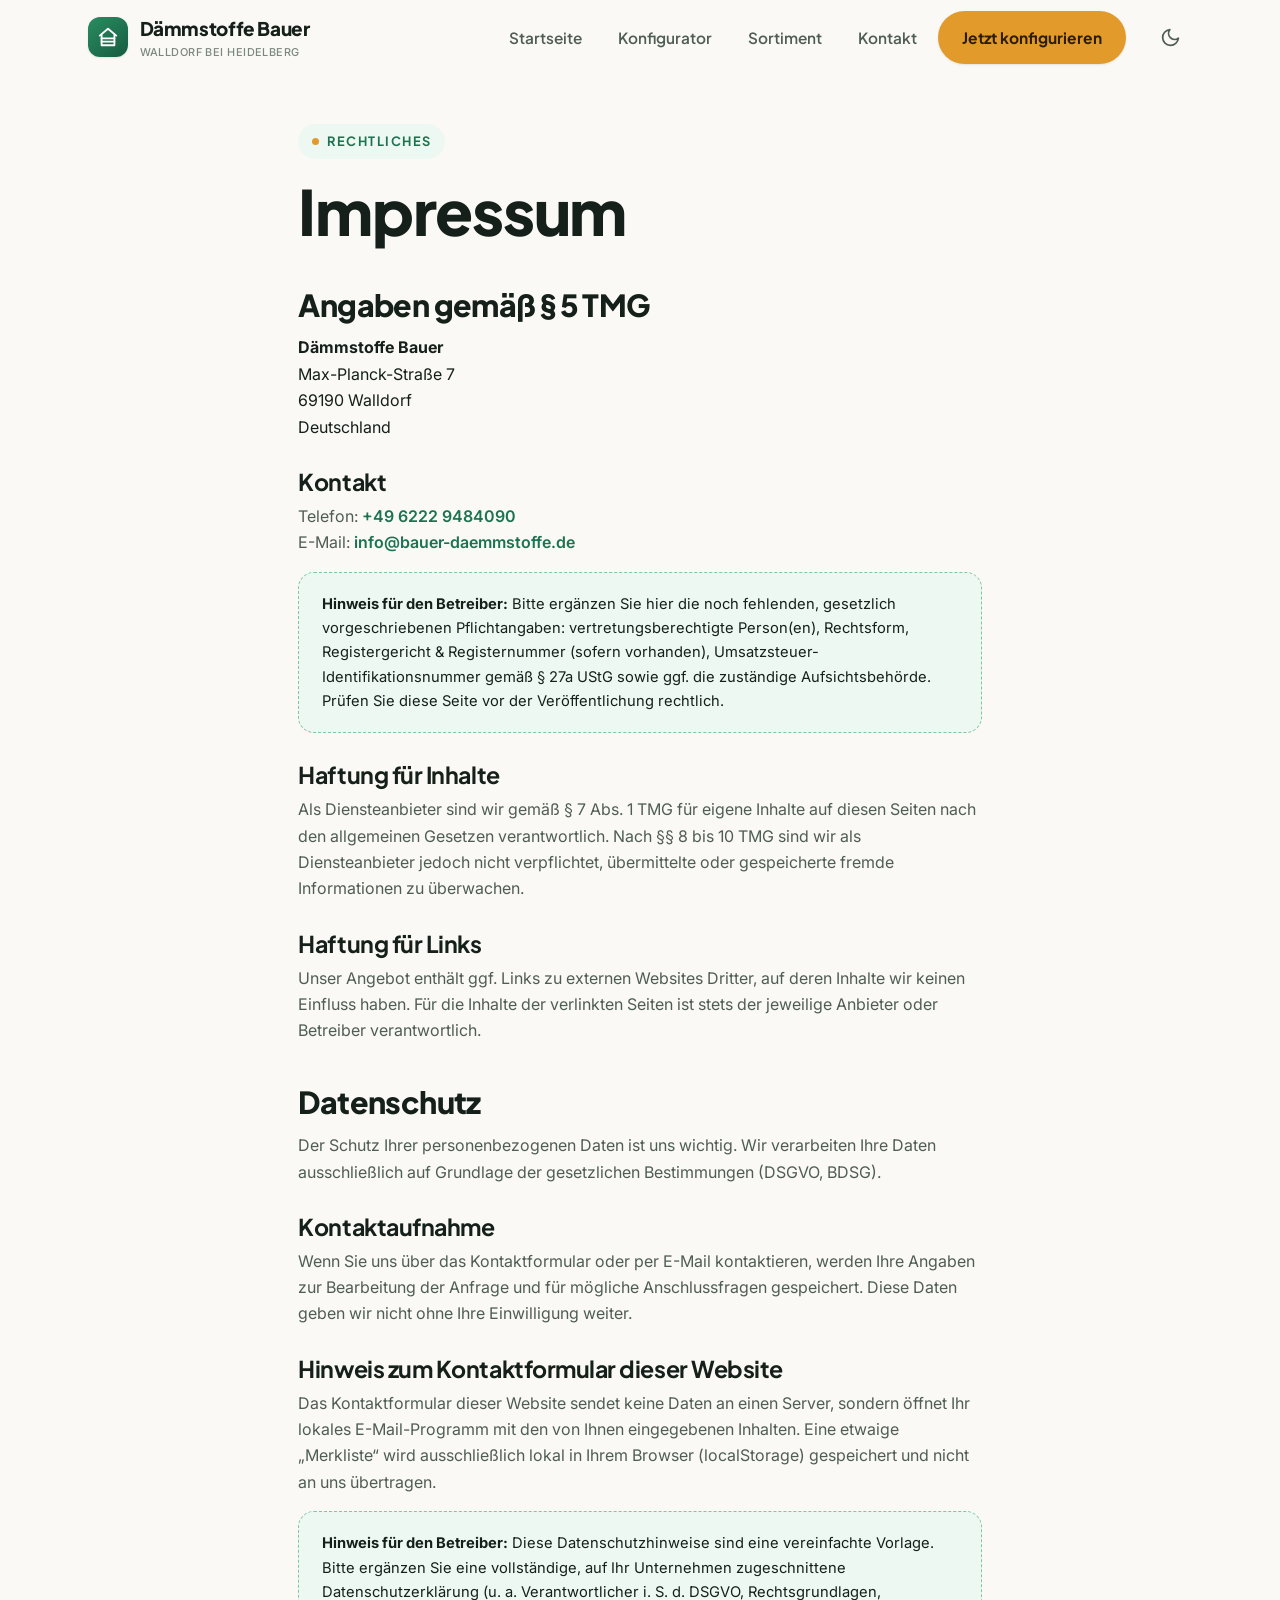
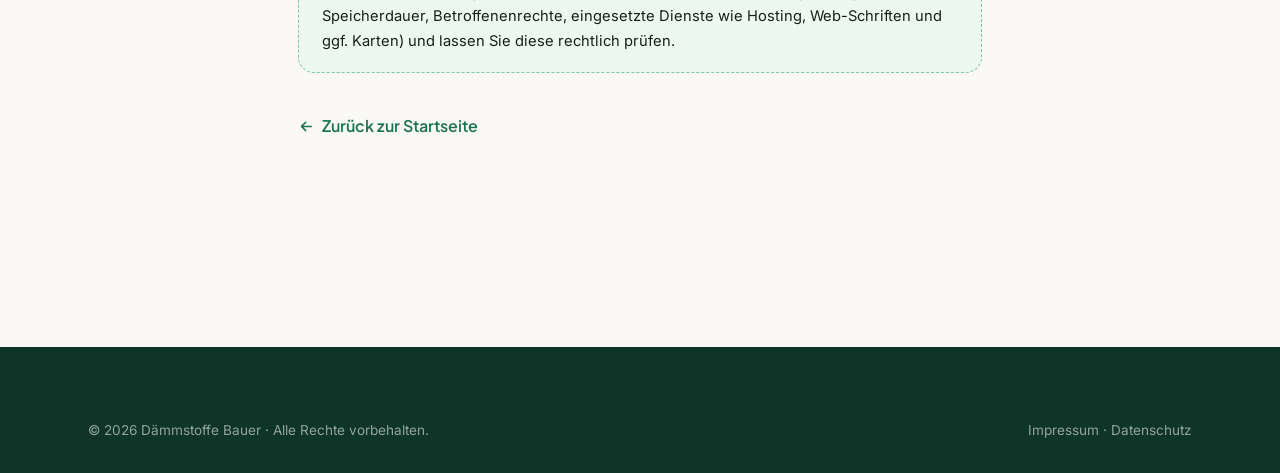
==== impressum.html @ bfd6c5ed "Moderne Neugestaltung der Website Dämmstoffe Bauer - Neues, statisches Frontend (HTML/CSS/Vanilla-JS" ====
<!DOCTYPE html>
<html lang="de">
<head>
  <meta charset="UTF-8" />
  <meta name="viewport" content="width=device-width, initial-scale=1.0" />
  <title>Impressum &amp; Datenschutz · Dämmstoffe Bauer</title>
  <meta name="description" content="Impressum und Datenschutzhinweise von Dämmstoffe Bauer, Walldorf." />
  <meta name="theme-color" content="#1c7350" />
  <meta name="robots" content="noindex" />
  <link rel="icon" href="data:image/svg+xml,%3Csvg xmlns='http://www.w3.org/2000/svg' viewBox='0 0 24 24'%3E%3Crect width='24' height='24' rx='6' fill='%231c7350'/%3E%3Cg fill='none' stroke='white' stroke-width='1.7' stroke-linecap='round' stroke-linejoin='round'%3E%3Cpath d='M5 11l7-5 7 5'/%3E%3Cpath d='M6.5 10v8h11v-8'/%3E%3Cpath d='M6.5 13h11M6.5 15.5h11'/%3E%3C/g%3E%3C/svg%3E" />
  <link rel="preconnect" href="https://fonts.googleapis.com" />
  <link rel="preconnect" href="https://fonts.gstatic.com" crossorigin />
  <link href="https://fonts.googleapis.com/css2?family=Inter:wght@400;500;600;700&family=Plus+Jakarta+Sans:wght@600;700;800&display=swap" rel="stylesheet" />
  <link rel="stylesheet" href="css/style.css" />
  <style>
    .prose { max-width: 760px; }
    .prose h2 { margin-top: 2.6rem; margin-bottom: .8rem; font-size: clamp(1.4rem, 3vw, 1.9rem); }
    .prose h3 { margin-top: 1.8rem; margin-bottom: .5rem; }
    .prose p, .prose address { margin-bottom: 1rem; font-style: normal; }
    .prose a { color: var(--primary); font-weight: 600; }
    .note-box { background: var(--primary-soft); border: 1px dashed var(--green-300); border-radius: var(--radius); padding: 1.2rem 1.4rem; font-size: .92rem; }
  </style>
</head>
<body>
  <div class="scroll-progress" aria-hidden="true"></div>

  <header class="site-header">
    <div class="header-inner">
      <a class="brand" href="index.html" aria-label="Dämmstoffe Bauer – Startseite">
        <span class="brand__mark" aria-hidden="true"><svg viewBox="0 0 24 24" fill="none" stroke="currentColor" stroke-width="2" stroke-linecap="round" stroke-linejoin="round"><path d="M3 10.5 12 3l9 7.5"/><path d="M5 9.5V21h14V9.5"/><path d="M5 13.5h14M5 17h14"/></svg></span>
        <span>Dämmstoffe Bauer<small>Walldorf bei Heidelberg</small></span>
      </a>
      <nav class="nav" id="mainnav" aria-label="Hauptnavigation">
        <ul class="nav__list">
          <li><a class="nav__link" href="index.html">Startseite</a></li>
          <li><a class="nav__link" href="konfigurator.html">Konfigurator</a></li>
          <li><a class="nav__link" href="sortiment.html">Sortiment</a></li>
          <li><a class="nav__link" href="index.html#kontakt">Kontakt</a></li>
          <li><a class="btn btn--accent" href="konfigurator.html">Jetzt konfigurieren</a></li>
        </ul>
      </nav>
      <div class="header-actions">
        <button class="icon-btn" data-theme-toggle aria-label="Farbschema wechseln">
          <svg class="moon" viewBox="0 0 24 24" fill="none" stroke="currentColor" stroke-width="2" stroke-linecap="round" stroke-linejoin="round"><path d="M21 12.8A9 9 0 1 1 11.2 3a7 7 0 0 0 9.8 9.8z"/></svg>
          <svg class="sun" viewBox="0 0 24 24" fill="none" stroke="currentColor" stroke-width="2" stroke-linecap="round" stroke-linejoin="round"><circle cx="12" cy="12" r="4.2"/><path d="M12 2v2.5M12 19.5V22M4.2 4.2l1.8 1.8M18 18l1.8 1.8M2 12h2.5M19.5 12H22M4.2 19.8 6 18M18 6l1.8-1.8"/></svg>
        </button>
        <button class="nav-toggle" aria-label="Menü öffnen" aria-expanded="false" aria-controls="mainnav"><span></span><span></span><span></span></button>
      </div>
    </div>
  </header>

  <main>
    <section class="section" style="padding-top:calc(var(--header-h) + 3rem)">
      <div class="container prose">
        <span class="eyebrow">Rechtliches</span>
        <h1 id="impressum">Impressum</h1>

        <h2>Angaben gemäß § 5 TMG</h2>
        <address>
          <strong>Dämmstoffe Bauer</strong><br />
          Max-Planck-Straße 7<br />
          69190 Walldorf<br />
          Deutschland
        </address>

        <h3>Kontakt</h3>
        <p>
          Telefon: <a href="tel:+4962229484090">+49 6222 9484090</a><br />
          E-Mail: <a href="mailto:info@bauer-daemmstoffe.de">info@bauer-daemmstoffe.de</a>
        </p>

        <div class="note-box">
          <strong>Hinweis für den Betreiber:</strong> Bitte ergänzen Sie hier die noch fehlenden, gesetzlich vorgeschriebenen Pflichtangaben:
          vertretungsberechtigte Person(en), Rechtsform, Registergericht &amp; Registernummer (sofern vorhanden), Umsatzsteuer-Identifikationsnummer
          gemäß § 27a UStG sowie ggf. die zuständige Aufsichtsbehörde. Prüfen Sie diese Seite vor der Veröffentlichung rechtlich.
        </div>

        <h3>Haftung für Inhalte</h3>
        <p>Als Diensteanbieter sind wir gemäß § 7 Abs. 1 TMG für eigene Inhalte auf diesen Seiten nach den allgemeinen Gesetzen verantwortlich. Nach §§ 8 bis 10 TMG sind wir als Diensteanbieter jedoch nicht verpflichtet, übermittelte oder gespeicherte fremde Informationen zu überwachen.</p>

        <h3>Haftung für Links</h3>
        <p>Unser Angebot enthält ggf. Links zu externen Websites Dritter, auf deren Inhalte wir keinen Einfluss haben. Für die Inhalte der verlinkten Seiten ist stets der jeweilige Anbieter oder Betreiber verantwortlich.</p>

        <h2 id="datenschutz">Datenschutz</h2>
        <p>Der Schutz Ihrer personenbezogenen Daten ist uns wichtig. Wir verarbeiten Ihre Daten ausschließlich auf Grundlage der gesetzlichen Bestimmungen (DSGVO, BDSG).</p>

        <h3>Kontaktaufnahme</h3>
        <p>Wenn Sie uns über das Kontaktformular oder per E-Mail kontaktieren, werden Ihre Angaben zur Bearbeitung der Anfrage und für mögliche Anschlussfragen gespeichert. Diese Daten geben wir nicht ohne Ihre Einwilligung weiter.</p>

        <h3>Hinweis zum Kontaktformular dieser Website</h3>
        <p>Das Kontaktformular dieser Website sendet keine Daten an einen Server, sondern öffnet Ihr lokales E-Mail-Programm mit den von Ihnen eingegebenen Inhalten. Eine etwaige „Merkliste“ wird ausschließlich lokal in Ihrem Browser (localStorage) gespeichert und nicht an uns übertragen.</p>

        <div class="note-box">
          <strong>Hinweis für den Betreiber:</strong> Diese Datenschutzhinweise sind eine vereinfachte Vorlage. Bitte ergänzen Sie eine vollständige, auf Ihr Unternehmen
          zugeschnittene Datenschutzerklärung (u.&nbsp;a. Verantwortlicher i.&nbsp;S.&nbsp;d. DSGVO, Rechtsgrundlagen, Speicherdauer, Betroffenenrechte,
          eingesetzte Dienste wie Hosting, Web-Schriften und ggf. Karten) und lassen Sie diese rechtlich prüfen.
        </div>

        <p style="margin-top:2.5rem"><a class="link-arrow" href="index.html"><svg viewBox="0 0 24 24" fill="none" stroke="currentColor" stroke-width="2.2" stroke-linecap="round" stroke-linejoin="round" style="transform:rotate(180deg)"><path d="M5 12h14M13 6l6 6-6 6"/></svg> Zurück zur Startseite</a></p>
      </div>
    </section>
  </main>

  <footer class="site-footer">
    <div class="container">
      <div class="footer-bottom" style="border-top:0;padding-top:0">
        <span>© <span data-year>2025</span> Dämmstoffe Bauer · Alle Rechte vorbehalten.</span>
        <span><a href="impressum.html">Impressum</a> · <a href="impressum.html#datenschutz">Datenschutz</a></span>
      </div>
    </div>
  </footer>

  <script src="js/main.js" defer></script>
</body>
</html>
---- css/style.css ----
/* =================================================================
   Dämmstoffe Bauer — Design System & Styles
   Warm eco palette · fluid motion · clear structure
   ================================================================= */

/* ---------- Design tokens ---------- */
:root {
  /* Brand — eco green */
  --green-50:  #eef8f2;
  --green-100: #d8efe2;
  --green-200: #b2dfc6;
  --green-300: #7fc7a3;
  --green-400: #4caa7e;
  --green-500: #2a8d61;
  --green-600: #1c7350;
  --green-700: #165c41;
  --green-800: #134a36;
  --green-900: #0e3527;

  /* Accent — warm amber (energy / warmth) */
  --amber-300: #f4cd7e;
  --amber-400: #eeb44e;
  --amber-500: #e29a2b;
  --amber-600: #c47e1a;

  /* Semantic */
  --primary: var(--green-600);
  --primary-strong: var(--green-700);
  --primary-soft: var(--green-50);
  --accent: var(--amber-500);
  --accent-strong: var(--amber-600);

  /* Neutrals (light theme) */
  --paper: #faf9f6;
  --surface: #ffffff;
  --surface-2: #f4f2ec;
  --ink: #15201a;
  --ink-soft: #4f5d55;
  --ink-faint: #7b8880;
  --border: #e7e3da;
  --border-strong: #d6d1c5;

  /* Effects */
  --shadow-sm: 0 1px 2px rgba(20, 40, 30, .06), 0 1px 3px rgba(20, 40, 30, .05);
  --shadow-md: 0 6px 16px rgba(20, 45, 33, .08), 0 2px 6px rgba(20, 45, 33, .05);
  --shadow-lg: 0 18px 40px rgba(16, 53, 39, .14), 0 6px 14px rgba(16, 53, 39, .08);
  --shadow-glow: 0 10px 30px rgba(28, 115, 80, .25);

  --radius-sm: 10px;
  --radius: 16px;
  --radius-lg: 24px;
  --radius-xl: 32px;
  --radius-pill: 999px;

  --container: 1180px;
  --gutter: clamp(1.1rem, 4vw, 2.4rem);

  --ease: cubic-bezier(.22, .61, .36, 1);
  --ease-out: cubic-bezier(.16, 1, .3, 1);

  --font-display: "Plus Jakarta Sans", "Segoe UI", system-ui, sans-serif;
  --font-body: "Inter", "Segoe UI", system-ui, sans-serif;

  --header-h: 76px;
}

/* Dark theme */
[data-theme="dark"] {
  --primary: var(--green-400);
  --primary-strong: var(--green-300);
  --primary-soft: rgba(76, 170, 126, .12);
  --accent: var(--amber-400);
  --accent-strong: var(--amber-300);

  --paper: #0d1411;
  --surface: #14201a;
  --surface-2: #1a2a22;
  --ink: #e7efe9;
  --ink-soft: #a9b8b0;
  --ink-faint: #7f8f86;
  --border: #243029;
  --border-strong: #2f3e35;

  --shadow-sm: 0 1px 2px rgba(0, 0, 0, .4);
  --shadow-md: 0 6px 18px rgba(0, 0, 0, .45);
  --shadow-lg: 0 20px 44px rgba(0, 0, 0, .55);
  --shadow-glow: 0 10px 32px rgba(42, 141, 97, .3);
}

/* ---------- Reset & base ---------- */
*, *::before, *::after { box-sizing: border-box; }

* { margin: 0; }

html {
  scroll-behavior: smooth;
  scroll-padding-top: calc(var(--header-h) + 14px);
  -webkit-text-size-adjust: 100%;
}

body {
  font-family: var(--font-body);
  background: var(--paper);
  color: var(--ink);
  line-height: 1.65;
  font-size: 1rem;
  -webkit-font-smoothing: antialiased;
  text-rendering: optimizeLegibility;
  overflow-x: hidden;
  transition: background-color .45s var(--ease), color .45s var(--ease);
}

img, svg { display: block; max-width: 100%; }

a { color: inherit; text-decoration: none; }

button { font: inherit; cursor: pointer; border: none; background: none; color: inherit; }

input, textarea, select { font: inherit; color: inherit; }

ul { list-style: none; padding: 0; }

:focus-visible {
  outline: 3px solid var(--accent);
  outline-offset: 2px;
  border-radius: 4px;
}

::selection { background: var(--green-200); color: var(--green-900); }

/* ---------- Typography ---------- */
h1, h2, h3, h4 {
  font-family: var(--font-display);
  line-height: 1.12;
  font-weight: 800;
  letter-spacing: -.02em;
  color: var(--ink);
}

h1 { font-size: clamp(2.3rem, 5.4vw, 3.9rem); }
h2 { font-size: clamp(1.8rem, 3.8vw, 2.7rem); }
h3 { font-size: clamp(1.2rem, 2vw, 1.45rem); font-weight: 700; }

p { color: var(--ink-soft); }

.lead { font-size: clamp(1.05rem, 1.6vw, 1.22rem); color: var(--ink-soft); }

.gradient-text {
  background: linear-gradient(100deg, var(--green-500), var(--green-700) 55%, var(--accent));
  -webkit-background-clip: text;
  background-clip: text;
  color: transparent;
}

/* ---------- Layout ---------- */
.container {
  width: 100%;
  max-width: var(--container);
  margin-inline: auto;
  padding-inline: var(--gutter);
}

.section { padding-block: clamp(4rem, 9vw, 7rem); }

.section-head {
  max-width: 680px;
  margin-bottom: clamp(2rem, 4vw, 3.2rem);
}
.section-head.center { margin-inline: auto; text-align: center; }

.eyebrow {
  display: inline-flex;
  align-items: center;
  gap: .5rem;
  font-family: var(--font-display);
  font-weight: 700;
  font-size: .8rem;
  letter-spacing: .12em;
  text-transform: uppercase;
  color: var(--primary);
  background: var(--primary-soft);
  padding: .42rem .85rem;
  border-radius: var(--radius-pill);
  margin-bottom: 1.1rem;
}
.eyebrow::before {
  content: "";
  width: 7px; height: 7px;
  border-radius: 50%;
  background: var(--accent);
}

.section-head p { margin-top: 1rem; }

/* ---------- Buttons ---------- */
.btn {
  --bg: var(--primary);
  --fg: #fff;
  display: inline-flex;
  align-items: center;
  justify-content: center;
  gap: .55rem;
  padding: .85rem 1.5rem;
  border-radius: var(--radius-pill);
  font-family: var(--font-display);
  font-weight: 700;
  font-size: .97rem;
  background: var(--bg);
  color: var(--fg);
  position: relative;
  isolation: isolate;
  transition: transform .3s var(--ease-out), box-shadow .3s var(--ease), background-color .3s var(--ease);
  box-shadow: var(--shadow-sm);
  white-space: nowrap;
}
.btn svg { width: 1.15em; height: 1.15em; }
.btn:hover { transform: translateY(-2px); box-shadow: var(--shadow-glow); }
.btn:active { transform: translateY(0); }

.btn--accent { --bg: var(--accent); --fg: #2a1c05; }
.btn--accent:hover { box-shadow: 0 10px 28px rgba(226, 154, 43, .4); }

.btn--ghost {
  --bg: transparent;
  --fg: var(--ink);
  border: 1.5px solid var(--border-strong);
  box-shadow: none;
}
.btn--ghost:hover { border-color: var(--primary); color: var(--primary); box-shadow: var(--shadow-md); }

.btn--light {
  --bg: rgba(255, 255, 255, .14);
  --fg: #fff;
  border: 1.5px solid rgba(255, 255, 255, .35);
  backdrop-filter: blur(6px);
  box-shadow: none;
}
.btn--light:hover { --bg: rgba(255, 255, 255, .24); box-shadow: 0 10px 24px rgba(0,0,0,.18); }

.btn--lg { padding: 1.02rem 1.9rem; font-size: 1.05rem; }
.btn--block { width: 100%; }

.link-arrow {
  display: inline-flex;
  align-items: center;
  gap: .4rem;
  font-family: var(--font-display);
  font-weight: 700;
  color: var(--primary);
}
.link-arrow svg { transition: transform .3s var(--ease-out); width: 1.05em; }
.link-arrow:hover svg { transform: translateX(4px); }

/* ---------- Header ---------- */
.site-header {
  position: fixed;
  inset: 0 0 auto 0;
  z-index: 100;
  height: var(--header-h);
  display: flex;
  align-items: center;
  transition: background-color .4s var(--ease), box-shadow .4s var(--ease), backdrop-filter .4s var(--ease), border-color .4s var(--ease);
  border-bottom: 1px solid transparent;
}
.site-header.scrolled {
  background: color-mix(in srgb, var(--paper) 80%, transparent);
  backdrop-filter: blur(16px) saturate(1.4);
  -webkit-backdrop-filter: blur(16px) saturate(1.4);
  box-shadow: var(--shadow-sm);
  border-bottom-color: var(--border);
}
.header-inner {
  width: 100%;
  max-width: var(--container);
  margin-inline: auto;
  padding-inline: var(--gutter);
  display: flex;
  align-items: center;
  gap: 1.5rem;
}

.brand {
  display: inline-flex;
  align-items: center;
  gap: .7rem;
  font-family: var(--font-display);
  font-weight: 800;
  font-size: 1.18rem;
  letter-spacing: -.02em;
  color: var(--ink);
}
.brand__mark {
  width: 40px; height: 40px;
  display: grid;
  place-items: center;
  border-radius: 12px;
  background: linear-gradient(140deg, var(--green-500), var(--green-700));
  color: #fff;
  box-shadow: var(--shadow-sm);
  flex: none;
  transition: transform .4s var(--ease-out);
}
.brand:hover .brand__mark { transform: rotate(-8deg) scale(1.05); }
.brand__mark svg { width: 22px; height: 22px; }
.brand small {
  display: block;
  font-family: var(--font-body);
  font-weight: 500;
  font-size: .68rem;
  letter-spacing: .04em;
  color: var(--ink-faint);
  text-transform: uppercase;
}

.nav { margin-left: auto; }
.nav__list { display: flex; align-items: center; gap: .35rem; }
.nav__link {
  position: relative;
  padding: .6rem .95rem;
  border-radius: var(--radius-pill);
  font-family: var(--font-display);
  font-weight: 600;
  font-size: .96rem;
  color: var(--ink-soft);
  transition: color .25s var(--ease), background-color .25s var(--ease);
}
.nav__link:hover { color: var(--ink); background: var(--surface-2); }
.nav__link.is-active { color: var(--primary); }
.nav__link.is-active::after {
  content: "";
  position: absolute;
  left: 50%; bottom: .28rem;
  transform: translateX(-50%);
  width: 18px; height: 3px;
  border-radius: 3px;
  background: var(--accent);
}

.header-actions { display: flex; align-items: center; gap: .5rem; }

.icon-btn {
  width: 42px; height: 42px;
  display: grid;
  place-items: center;
  border-radius: 50%;
  color: var(--ink-soft);
  position: relative;
  transition: background-color .25s var(--ease), color .25s var(--ease), transform .25s var(--ease);
}
.icon-btn:hover { background: var(--surface-2); color: var(--ink); }
.icon-btn svg { width: 21px; height: 21px; }

/* theme toggle icon swap */
.icon-btn .sun { display: none; }
[data-theme="dark"] .icon-btn .sun { display: block; }
[data-theme="dark"] .icon-btn .moon { display: none; }

/* inquiry badge */
.cart-count {
  position: absolute;
  top: 2px; right: 2px;
  min-width: 18px; height: 18px;
  padding: 0 4px;
  display: grid;
  place-items: center;
  border-radius: var(--radius-pill);
  background: var(--accent);
  color: #2a1c05;
  font-size: .68rem;
  font-weight: 800;
  font-family: var(--font-display);
  transform: scale(0);
  transition: transform .35s var(--ease-out);
}
.cart-count.show { transform: scale(1); }

/* mobile toggle */
.nav-toggle {
  display: none;
  width: 44px; height: 44px;
  border-radius: 12px;
  position: relative;
}
.nav-toggle span {
  position: absolute;
  left: 50%; top: 50%;
  width: 22px; height: 2.2px;
  background: var(--ink);
  border-radius: 2px;
  transform: translate(-50%, -50%);
  transition: transform .35s var(--ease), opacity .25s var(--ease);
}
.nav-toggle span:nth-child(1) { transform: translate(-50%, -8px); }
.nav-toggle span:nth-child(3) { transform: translate(-50%, 8px); }
.nav-toggle[aria-expanded="true"] span:nth-child(1) { transform: translate(-50%, 0) rotate(45deg); }
.nav-toggle[aria-expanded="true"] span:nth-child(2) { opacity: 0; }
.nav-toggle[aria-expanded="true"] span:nth-child(3) { transform: translate(-50%, 0) rotate(-45deg); }

/* ---------- Hero ---------- */
.hero {
  position: relative;
  padding-top: calc(var(--header-h) + clamp(2.5rem, 6vw, 5rem));
  padding-bottom: clamp(3rem, 7vw, 6rem);
  overflow: hidden;
}
.hero__bg {
  position: absolute;
  inset: 0;
  z-index: -1;
  background:
    radial-gradient(60% 55% at 82% 8%, color-mix(in srgb, var(--accent) 22%, transparent), transparent 70%),
    radial-gradient(55% 50% at 10% 6%, color-mix(in srgb, var(--green-300) 32%, transparent), transparent 65%),
    linear-gradient(180deg, var(--primary-soft), transparent 45%);
}
.hero__grid {
  display: grid;
  grid-template-columns: 1.05fr .95fr;
  gap: clamp(2rem, 5vw, 4rem);
  align-items: center;
}
.hero__copy { max-width: 560px; }
.hero h1 { margin-block: 1.1rem; }
.hero .lead { margin-bottom: 2rem; max-width: 33ch; }
.hero__cta { display: flex; flex-wrap: wrap; gap: .9rem; }

.hero__trust {
  margin-top: 2.4rem;
  display: flex;
  flex-wrap: wrap;
  gap: 1.6rem 2.2rem;
  align-items: center;
}
.trust-item {
  display: flex;
  align-items: center;
  gap: .6rem;
  font-size: .9rem;
  color: var(--ink-soft);
  font-weight: 500;
}
.trust-item svg { width: 20px; height: 20px; color: var(--primary); flex: none; }

/* ---------- Interactive house ---------- */
.house-stage {
  position: relative;
  filter: drop-shadow(0 24px 40px rgba(16, 53, 39, .16));
}
.house-svg { width: 100%; height: auto; }

.house-svg { overflow: visible; }
.house-zone { cursor: pointer; transition: opacity .3s var(--ease); }
.house-zone .zone-fill {
  fill: var(--green-200);
  stroke: var(--green-500);
  stroke-width: 2.5;
  stroke-linejoin: round;
  transition: fill .35s var(--ease), opacity .35s var(--ease);
}
[data-theme="dark"] .house-zone .zone-fill { fill: var(--green-700); }
.house-zone:hover .zone-fill,
.house-zone.active .zone-fill { fill: var(--accent); }
.house-zone:focus-visible { outline: none; }
.house-zone:focus-visible .zone-fill { fill: var(--accent); }

.zone-label {
  position: absolute;
  transform: translate(-50%, -50%) scale(.9);
  background: var(--surface);
  color: var(--ink);
  font-family: var(--font-display);
  font-weight: 700;
  font-size: .82rem;
  padding: .35rem .75rem;
  border-radius: var(--radius-pill);
  box-shadow: var(--shadow-md);
  border: 1px solid var(--border);
  pointer-events: none;
  opacity: 0;
  transition: opacity .3s var(--ease), transform .3s var(--ease-out);
  white-space: nowrap;
}
.zone-label.show { opacity: 1; transform: translate(-50%, -50%) scale(1); }
.zone-label::before {
  content: "";
  position: absolute;
  inset: -2px auto auto -2px;
  width: 8px; height: 8px;
  margin: .55rem;
  border-radius: 50%;
  background: var(--accent);
  position: static;
  display: inline-block;
  margin-right: .4rem;
  vertical-align: middle;
}

.house-hint {
  text-align: center;
  margin-top: 1rem;
  font-size: .85rem;
  color: var(--ink-faint);
}

/* ---------- Marquee strip ---------- */
.strip {
  border-block: 1px solid var(--border);
  background: var(--surface);
  overflow: hidden;
}
.strip__track {
  display: flex;
  gap: 3.5rem;
  padding-block: 1.1rem;
  width: max-content;
  animation: marquee 28s linear infinite;
}
.strip:hover .strip__track { animation-play-state: paused; }
.strip__item {
  display: inline-flex;
  align-items: center;
  gap: .6rem;
  font-family: var(--font-display);
  font-weight: 700;
  color: var(--ink-faint);
  font-size: 1rem;
  white-space: nowrap;
}
.strip__item svg { width: 18px; height: 18px; color: var(--primary); }
@keyframes marquee {
  to { transform: translateX(calc(-50% - 1.75rem)); }
}

/* ---------- Feature cards ---------- */
.grid { display: grid; gap: 1.4rem; }
.grid--3 { grid-template-columns: repeat(3, 1fr); }
.grid--4 { grid-template-columns: repeat(4, 1fr); }
.grid--2 { grid-template-columns: repeat(2, 1fr); }

.card {
  background: var(--surface);
  border: 1px solid var(--border);
  border-radius: var(--radius-lg);
  padding: 1.9rem;
  transition: transform .4s var(--ease-out), box-shadow .4s var(--ease), border-color .4s var(--ease);
  position: relative;
  overflow: hidden;
}
.card:hover {
  transform: translateY(-6px);
  box-shadow: var(--shadow-lg);
  border-color: color-mix(in srgb, var(--primary) 35%, var(--border));
}
.card__icon {
  width: 56px; height: 56px;
  display: grid;
  place-items: center;
  border-radius: 16px;
  background: var(--primary-soft);
  color: var(--primary);
  margin-bottom: 1.2rem;
  transition: transform .4s var(--ease-out), background-color .4s var(--ease);
}
.card:hover .card__icon { transform: scale(1.08) rotate(-5deg); }
.card__icon svg { width: 28px; height: 28px; }
.card h3 { margin-bottom: .55rem; }
.card p { font-size: .96rem; }

/* benefit list */
.bullets { display: grid; gap: .9rem; margin-top: 1.6rem; }
.bullets li {
  display: flex;
  gap: .8rem;
  align-items: flex-start;
}
.bullets .check {
  flex: none;
  width: 26px; height: 26px;
  border-radius: 50%;
  display: grid;
  place-items: center;
  background: var(--green-100);
  color: var(--green-700);
  margin-top: 2px;
}
[data-theme="dark"] .bullets .check { background: var(--primary-soft); color: var(--primary); }
.bullets .check svg { width: 15px; height: 15px; }
.bullets strong { color: var(--ink); display: block; font-family: var(--font-display); }
.bullets span { font-size: .95rem; }

/* ---------- Split / why insulation ---------- */
.split {
  display: grid;
  grid-template-columns: 1fr 1fr;
  gap: clamp(2rem, 5vw, 4rem);
  align-items: center;
}
.media-card {
  position: relative;
  border-radius: var(--radius-xl);
  overflow: hidden;
  background: linear-gradient(150deg, var(--green-600), var(--green-800));
  color: #fff;
  padding: clamp(2rem, 4vw, 3rem);
  min-height: 380px;
  display: flex;
  flex-direction: column;
  justify-content: flex-end;
  box-shadow: var(--shadow-lg);
  isolation: isolate;
}
.media-card::before {
  content: "";
  position: absolute;
  inset: 0;
  z-index: -1;
  background:
    radial-gradient(50% 50% at 80% 12%, rgba(238, 180, 78, .35), transparent 60%),
    radial-gradient(60% 60% at 12% 90%, rgba(127, 199, 163, .35), transparent 60%);
}
.media-card .ec-badge {
  position: absolute;
  top: clamp(1.5rem, 3vw, 2.2rem);
  left: clamp(1.5rem, 3vw, 2.2rem);
  display: inline-flex;
  align-items: center;
  gap: .6rem;
  background: rgba(255,255,255,.15);
  border: 1px solid rgba(255,255,255,.3);
  backdrop-filter: blur(6px);
  padding: .5rem .9rem;
  border-radius: var(--radius-pill);
  font-family: var(--font-display);
  font-weight: 700;
  font-size: .85rem;
}
.media-card h3 { color: #fff; font-size: clamp(1.4rem, 2.4vw, 1.9rem); }
.media-card p { color: rgba(255,255,255,.85); margin-top: .6rem; }

/* energy bars */
.energy-bars { display: grid; gap: .55rem; margin-bottom: 1.8rem; }
.energy-bar { display: flex; align-items: center; gap: .8rem; }
.energy-bar .tier {
  font-family: var(--font-display);
  font-weight: 800;
  font-size: .82rem;
  width: 34px;
  color: #2a1c05;
  text-align: center;
  padding: .2rem 0;
  border-radius: 6px;
}
.energy-bar .meter {
  height: 12px;
  border-radius: var(--radius-pill);
  transform-origin: left;
  transform: scaleX(0);
  transition: transform 1.1s var(--ease-out);
}
.is-visible .energy-bar .meter { transform: scaleX(1); }

/* ---------- Stats ---------- */
.stats {
  display: grid;
  grid-template-columns: repeat(4, 1fr);
  gap: 1.4rem;
}
.stat {
  text-align: center;
  padding: 1.6rem 1rem;
  background: var(--surface);
  border: 1px solid var(--border);
  border-radius: var(--radius);
}
.stat__num {
  font-family: var(--font-display);
  font-weight: 800;
  font-size: clamp(2rem, 4vw, 2.7rem);
  line-height: 1;
  color: var(--primary);
  letter-spacing: -.03em;
}
.stat__label { font-size: .9rem; margin-top: .5rem; }

/* ---------- CTA band ---------- */
.cta-band {
  background: linear-gradient(135deg, var(--green-700), var(--green-900));
  border-radius: var(--radius-xl);
  padding: clamp(2.4rem, 5vw, 4rem);
  text-align: center;
  color: #fff;
  position: relative;
  overflow: hidden;
  isolation: isolate;
}
.cta-band::before {
  content: "";
  position: absolute;
  inset: 0;
  z-index: -1;
  background:
    radial-gradient(40% 60% at 85% 20%, rgba(238,180,78,.4), transparent 60%),
    radial-gradient(40% 60% at 10% 100%, rgba(127,199,163,.3), transparent 60%);
}
.cta-band h2 { color: #fff; }
.cta-band p { color: rgba(255,255,255,.85); max-width: 50ch; margin: 1rem auto 2rem; }
.cta-band .hero__cta { justify-content: center; }

/* ---------- Configurator ---------- */
.config-shell {
  background: var(--surface);
  border: 1px solid var(--border);
  border-radius: var(--radius-xl);
  box-shadow: var(--shadow-lg);
  overflow: hidden;
}
.config-progress {
  display: flex;
  border-bottom: 1px solid var(--border);
  background: var(--surface-2);
}
.config-progress li {
  flex: 1;
  display: flex;
  align-items: center;
  gap: .6rem;
  padding: 1rem clamp(.7rem, 2vw, 1.4rem);
  font-family: var(--font-display);
  font-weight: 700;
  font-size: .9rem;
  color: var(--ink-faint);
  position: relative;
  transition: color .3s var(--ease);
}
.config-progress li .dot {
  width: 28px; height: 28px;
  flex: none;
  border-radius: 50%;
  display: grid;
  place-items: center;
  background: var(--surface);
  border: 2px solid var(--border-strong);
  font-size: .85rem;
  transition: all .35s var(--ease);
}
.config-progress li.active { color: var(--primary); }
.config-progress li.active .dot { background: var(--primary); border-color: var(--primary); color: #fff; }
.config-progress li.done { color: var(--ink); }
.config-progress li.done .dot { background: var(--green-100); border-color: var(--green-300); color: var(--green-700); }
.config-progress li:not(:last-child)::after {
  content: "";
  position: absolute;
  right: 0; top: 0; bottom: 0;
  width: 1px;
  background: var(--border);
}
.config-progress .label-text { display: none; }

.config-body { padding: clamp(1.6rem, 4vw, 3rem); }
.config-step { display: none; animation: fadeUp .5s var(--ease-out) both; }
.config-step.active { display: block; }
.config-step h2 { font-size: clamp(1.4rem, 3vw, 1.9rem); }
.config-step > p { margin-top: .6rem; margin-bottom: 2rem; }

.choice-grid {
  display: grid;
  grid-template-columns: repeat(auto-fit, minmax(160px, 1fr));
  gap: 1rem;
}
.choice {
  border: 2px solid var(--border);
  border-radius: var(--radius);
  padding: 1.5rem 1.2rem;
  text-align: left;
  background: var(--surface);
  transition: border-color .3s var(--ease), background-color .3s var(--ease), transform .3s var(--ease-out), box-shadow .3s var(--ease);
  display: flex;
  flex-direction: column;
  gap: .35rem;
}
.choice:hover { transform: translateY(-4px); box-shadow: var(--shadow-md); border-color: var(--border-strong); }
.choice.selected { border-color: var(--primary); background: var(--primary-soft); box-shadow: var(--shadow-md); }
.choice__icon {
  width: 48px; height: 48px;
  border-radius: 14px;
  display: grid;
  place-items: center;
  background: var(--surface-2);
  color: var(--primary);
  margin-bottom: .6rem;
  transition: background-color .3s var(--ease), color .3s var(--ease);
}
.choice.selected .choice__icon { background: var(--primary); color: #fff; }
.choice__icon svg { width: 26px; height: 26px; }
.choice strong { font-family: var(--font-display); font-size: 1.05rem; }
.choice span { font-size: .88rem; color: var(--ink-soft); }
.choice__price { font-size: .82rem !important; color: var(--accent-strong) !important; font-weight: 700; }

.field { margin-bottom: 1.3rem; }
.field label {
  display: block;
  font-family: var(--font-display);
  font-weight: 700;
  font-size: .92rem;
  margin-bottom: .5rem;
}
.field .hint { font-weight: 400; color: var(--ink-faint); font-size: .82rem; }
.input, textarea.input, select.input {
  width: 100%;
  padding: .85rem 1rem;
  border: 1.5px solid var(--border-strong);
  border-radius: var(--radius-sm);
  background: var(--surface);
  transition: border-color .25s var(--ease), box-shadow .25s var(--ease);
}
.input:focus, textarea.input:focus, select.input:focus {
  outline: none;
  border-color: var(--primary);
  box-shadow: 0 0 0 4px var(--primary-soft);
}
.input-unit {
  position: relative;
}
.input-unit input { padding-right: 3rem; }
.input-unit .unit {
  position: absolute;
  right: 1rem; top: 50%;
  transform: translateY(-50%);
  color: var(--ink-faint);
  font-weight: 700;
  pointer-events: none;
}

.range-row { display: flex; align-items: center; gap: 1rem; }
input[type="range"] {
  -webkit-appearance: none;
  appearance: none;
  flex: 1;
  height: 6px;
  border-radius: 3px;
  background: var(--surface-2);
}
input[type="range"]::-webkit-slider-thumb {
  -webkit-appearance: none;
  width: 22px; height: 22px;
  border-radius: 50%;
  background: var(--primary);
  border: 3px solid var(--surface);
  box-shadow: var(--shadow-md);
  cursor: pointer;
}
input[type="range"]::-moz-range-thumb {
  width: 22px; height: 22px;
  border-radius: 50%;
  background: var(--primary);
  border: 3px solid var(--surface);
  cursor: pointer;
}

.config-nav {
  display: flex;
  justify-content: space-between;
  gap: 1rem;
  margin-top: 2.2rem;
  padding-top: 1.6rem;
  border-top: 1px solid var(--border);
}

/* result */
.result-card {
  border: 2px solid var(--green-200);
  background: var(--primary-soft);
  border-radius: var(--radius-lg);
  padding: clamp(1.4rem, 3vw, 2rem);
}
.result-head { display: flex; align-items: center; gap: .8rem; margin-bottom: 1.2rem; }
.result-head .pill {
  background: var(--green-600);
  color: #fff;
  font-family: var(--font-display);
  font-weight: 700;
  font-size: .8rem;
  padding: .3rem .8rem;
  border-radius: var(--radius-pill);
}
.result-grid { display: grid; grid-template-columns: repeat(auto-fit, minmax(150px, 1fr)); gap: 1rem; margin-bottom: 1.4rem; }
.result-item {
  background: var(--surface);
  border: 1px solid var(--border);
  border-radius: var(--radius);
  padding: 1rem 1.2rem;
}
.result-item .k { font-size: .8rem; color: var(--ink-faint); text-transform: uppercase; letter-spacing: .04em; font-weight: 600; }
.result-item .v { font-family: var(--font-display); font-weight: 800; font-size: 1.3rem; color: var(--ink); margin-top: .2rem; }
.result-note {
  font-size: .88rem;
  background: var(--surface);
  border-left: 3px solid var(--accent);
  padding: .9rem 1rem;
  border-radius: 0 var(--radius-sm) var(--radius-sm) 0;
  margin-bottom: 1.4rem;
}

/* ---------- Product catalog ---------- */
.filter-bar {
  display: flex;
  flex-wrap: wrap;
  gap: .6rem;
  margin-bottom: 2.4rem;
}
.chip {
  padding: .55rem 1.1rem;
  border-radius: var(--radius-pill);
  border: 1.5px solid var(--border-strong);
  font-family: var(--font-display);
  font-weight: 600;
  font-size: .9rem;
  color: var(--ink-soft);
  transition: all .25s var(--ease);
}
.chip:hover { border-color: var(--primary); color: var(--primary); }
.chip.active { background: var(--primary); border-color: var(--primary); color: #fff; }

.product-grid { display: grid; grid-template-columns: repeat(3, 1fr); gap: 1.4rem; }
.product {
  background: var(--surface);
  border: 1px solid var(--border);
  border-radius: var(--radius-lg);
  overflow: hidden;
  display: flex;
  flex-direction: column;
  transition: transform .4s var(--ease-out), box-shadow .4s var(--ease), opacity .4s var(--ease);
}
.product:hover { transform: translateY(-6px); box-shadow: var(--shadow-lg); }
.product.hide { display: none; }
.product__visual {
  aspect-ratio: 16 / 10;
  display: grid;
  place-items: center;
  background: linear-gradient(150deg, var(--green-100), var(--surface-2));
  color: var(--green-600);
  position: relative;
}
[data-theme="dark"] .product__visual { background: linear-gradient(150deg, var(--surface-2), var(--surface)); }
.product__visual svg { width: 70px; height: 70px; opacity: .85; transition: transform .5s var(--ease-out); }
.product:hover .product__visual svg { transform: scale(1.1) rotate(-4deg); }
.product__tag {
  position: absolute;
  top: .9rem; left: .9rem;
  background: var(--surface);
  color: var(--primary);
  font-family: var(--font-display);
  font-weight: 700;
  font-size: .75rem;
  padding: .3rem .7rem;
  border-radius: var(--radius-pill);
  box-shadow: var(--shadow-sm);
}
.product__body { padding: 1.4rem; display: flex; flex-direction: column; flex: 1; }
.product__body h3 { font-size: 1.12rem; margin-bottom: .4rem; }
.product__body p { font-size: .9rem; flex: 1; }
.product__foot { display: flex; align-items: center; justify-content: space-between; margin-top: 1.2rem; gap: 1rem; }
.product__price { font-family: var(--font-display); font-weight: 800; color: var(--ink); }
.product__price small { font-weight: 500; color: var(--ink-faint); font-size: .78rem; }

.add-btn {
  display: inline-flex;
  align-items: center;
  gap: .4rem;
  padding: .6rem 1rem;
  border-radius: var(--radius-pill);
  background: var(--primary-soft);
  color: var(--primary);
  font-family: var(--font-display);
  font-weight: 700;
  font-size: .88rem;
  transition: background-color .25s var(--ease), color .25s var(--ease), transform .2s var(--ease-out);
}
.add-btn:hover { background: var(--primary); color: #fff; }
.add-btn.added { background: var(--green-600); color: #fff; }
.add-btn svg { width: 17px; height: 17px; }

/* ---------- Contact ---------- */
.contact-grid {
  display: grid;
  grid-template-columns: .9fr 1.1fr;
  gap: clamp(2rem, 5vw, 3.5rem);
}
.contact-info { display: grid; gap: 1.1rem; align-content: start; }
.info-item {
  display: flex;
  gap: 1rem;
  align-items: flex-start;
  padding: 1.2rem;
  background: var(--surface);
  border: 1px solid var(--border);
  border-radius: var(--radius);
  transition: transform .3s var(--ease-out), box-shadow .3s var(--ease);
}
.info-item:hover { transform: translateX(4px); box-shadow: var(--shadow-md); }
.info-item .info-ic {
  width: 46px; height: 46px;
  flex: none;
  border-radius: 12px;
  display: grid;
  place-items: center;
  background: var(--primary-soft);
  color: var(--primary);
}
.info-item .info-ic svg { width: 22px; height: 22px; }
.info-item .k { font-size: .78rem; text-transform: uppercase; letter-spacing: .05em; color: var(--ink-faint); font-weight: 700; }
.info-item .v { font-family: var(--font-display); font-weight: 700; color: var(--ink); }
.info-item .v:hover { color: var(--primary); }

.form-card {
  background: var(--surface);
  border: 1px solid var(--border);
  border-radius: var(--radius-lg);
  padding: clamp(1.6rem, 4vw, 2.5rem);
  box-shadow: var(--shadow-md);
}
.form-row { display: grid; grid-template-columns: 1fr 1fr; gap: 1.1rem; }
.form-msg {
  margin-top: 1rem;
  padding: .9rem 1.1rem;
  border-radius: var(--radius-sm);
  font-size: .92rem;
  font-weight: 600;
  display: none;
}
.form-msg.show { display: block; animation: fadeUp .4s var(--ease-out); }
.form-msg.ok { background: var(--green-100); color: var(--green-800); }
[data-theme="dark"] .form-msg.ok { background: var(--primary-soft); color: var(--primary); }
.form-msg.err { background: #fde8e4; color: #a3341f; }

.inquiry-summary {
  margin-bottom: 1.3rem;
  padding: 1rem 1.2rem;
  background: var(--primary-soft);
  border: 1px dashed var(--green-300);
  border-radius: var(--radius);
  font-size: .9rem;
}
.inquiry-summary strong { font-family: var(--font-display); color: var(--ink); }
.inquiry-summary ul { margin-top: .5rem; display: grid; gap: .35rem; }
.inquiry-summary li { display: flex; justify-content: space-between; gap: 1rem; color: var(--ink-soft); }
.inquiry-summary li button { color: var(--ink-faint); font-size: 1.1rem; line-height: 1; }
.inquiry-summary li button:hover { color: #a3341f; }

/* ---------- Footer ---------- */
.site-footer {
  background: var(--green-900);
  color: rgba(255,255,255,.78);
  padding-block: clamp(3rem, 6vw, 4.5rem) 2rem;
  margin-top: clamp(3rem, 6vw, 5rem);
}
[data-theme="dark"] .site-footer { background: #0a1310; border-top: 1px solid var(--border); }
.footer-grid {
  display: grid;
  grid-template-columns: 1.6fr 1fr 1fr 1fr;
  gap: 2.5rem;
  padding-bottom: 2.5rem;
  border-bottom: 1px solid rgba(255,255,255,.12);
}
.site-footer .brand { color: #fff; }
.site-footer .brand small { color: rgba(255,255,255,.6); }
.footer-about { margin-top: 1.1rem; max-width: 34ch; font-size: .95rem; color: rgba(255,255,255,.72); }
.footer-col h4 { color: #fff; font-size: 1rem; margin-bottom: 1.1rem; }
.footer-col ul { display: grid; gap: .65rem; }
.footer-col a { font-size: .94rem; color: rgba(255,255,255,.72); transition: color .25s var(--ease), padding-left .25s var(--ease); }
.footer-col a:hover { color: #fff; padding-left: 4px; }
.footer-social { display: flex; gap: .6rem; margin-top: 1.4rem; }
.footer-social a {
  width: 40px; height: 40px;
  border-radius: 50%;
  display: grid; place-items: center;
  background: rgba(255,255,255,.1);
  transition: background-color .25s var(--ease), transform .25s var(--ease-out);
}
.footer-social a:hover { background: var(--accent); color: #2a1c05; transform: translateY(-3px); }
.footer-social svg { width: 19px; height: 19px; }
.footer-bottom {
  padding-top: 1.6rem;
  display: flex;
  flex-wrap: wrap;
  justify-content: space-between;
  gap: .8rem;
  font-size: .85rem;
  color: rgba(255,255,255,.55);
}
.footer-bottom a:hover { color: #fff; }

/* ---------- Scroll reveal ---------- */
.reveal {
  opacity: 0;
  transform: translateY(28px);
  transition: opacity .7s var(--ease-out), transform .7s var(--ease-out);
  transition-delay: var(--delay, 0s);
  will-change: opacity, transform;
}
.reveal.is-visible { opacity: 1; transform: none; }

/* scroll progress bar */
.scroll-progress {
  position: fixed;
  top: 0; left: 0;
  height: 3px;
  width: 0;
  background: linear-gradient(90deg, var(--green-500), var(--accent));
  z-index: 200;
  transition: width .1s linear;
}

@keyframes fadeUp {
  from { opacity: 0; transform: translateY(18px); }
  to { opacity: 1; transform: none; }
}

/* float animation for hero house */
@keyframes floaty {
  0%, 100% { transform: translateY(0); }
  50% { transform: translateY(-12px); }
}
.floaty { animation: floaty 6s ease-in-out infinite; }

/* ---------- Toast ---------- */
.toast {
  position: fixed;
  bottom: 1.5rem; left: 50%;
  transform: translate(-50%, 150%);
  background: var(--ink);
  color: var(--paper);
  padding: .85rem 1.4rem;
  border-radius: var(--radius-pill);
  font-family: var(--font-display);
  font-weight: 600;
  font-size: .92rem;
  box-shadow: var(--shadow-lg);
  z-index: 300;
  transition: transform .45s var(--ease-out);
  display: flex;
  align-items: center;
  gap: .6rem;
}
.toast.show { transform: translate(-50%, 0); }
.toast svg { width: 18px; height: 18px; color: var(--green-300); }

/* ---------- Responsive ---------- */
@media (min-width: 720px) {
  .config-progress .label-text { display: inline; }
}

@media (max-width: 980px) {
  .grid--4 { grid-template-columns: repeat(2, 1fr); }
  .product-grid { grid-template-columns: repeat(2, 1fr); }
  .footer-grid { grid-template-columns: 1fr 1fr; gap: 2rem; }
  .footer-about { grid-column: 1 / -1; }
}

@media (max-width: 860px) {
  .nav, .header-actions .desktop-only { display: none; }
  .nav-toggle { display: block; }

  /* mobile menu */
  .nav {
    position: fixed;
    inset: var(--header-h) 0 auto 0;
    margin: 0;
    background: var(--surface);
    border-bottom: 1px solid var(--border);
    box-shadow: var(--shadow-lg);
    display: block;
    max-height: 0;
    overflow: hidden;
    transition: max-height .45s var(--ease);
  }
  .nav.open { display: block; max-height: 80vh; }
  .nav__list { flex-direction: column; align-items: stretch; gap: 0; padding: .8rem var(--gutter) 1.2rem; }
  .nav__link { padding: .9rem 1rem; border-radius: var(--radius-sm); font-size: 1.05rem; }
  .nav__link.is-active::after { display: none; }
  .nav__link.is-active { background: var(--primary-soft); }
  .nav .btn { margin-top: .6rem; }

  .hero__grid { grid-template-columns: 1fr; }
  .hero__copy { max-width: none; order: 2; }
  .house-stage { order: 1; max-width: 460px; margin-inline: auto; }
  .hero .lead { max-width: none; }

  .split { grid-template-columns: 1fr; }
  .contact-grid { grid-template-columns: 1fr; }
}

@media (max-width: 640px) {
  .grid--3, .grid--4, .grid--2 { grid-template-columns: 1fr; }
  .product-grid { grid-template-columns: 1fr; }
  .stats { grid-template-columns: 1fr 1fr; }
  .form-row { grid-template-columns: 1fr; }
  .config-progress li { flex-direction: column; gap: .3rem; text-align: center; font-size: .78rem; }
  .hero__cta .btn { flex: 1; }
}

/* ---------- Reduced motion ---------- */
@media (prefers-reduced-motion: reduce) {
  html { scroll-behavior: auto; }
  *, *::before, *::after {
    animation-duration: .001ms !important;
    animation-iteration-count: 1 !important;
    transition-duration: .001ms !important;
  }
  .reveal { opacity: 1; transform: none; }
}
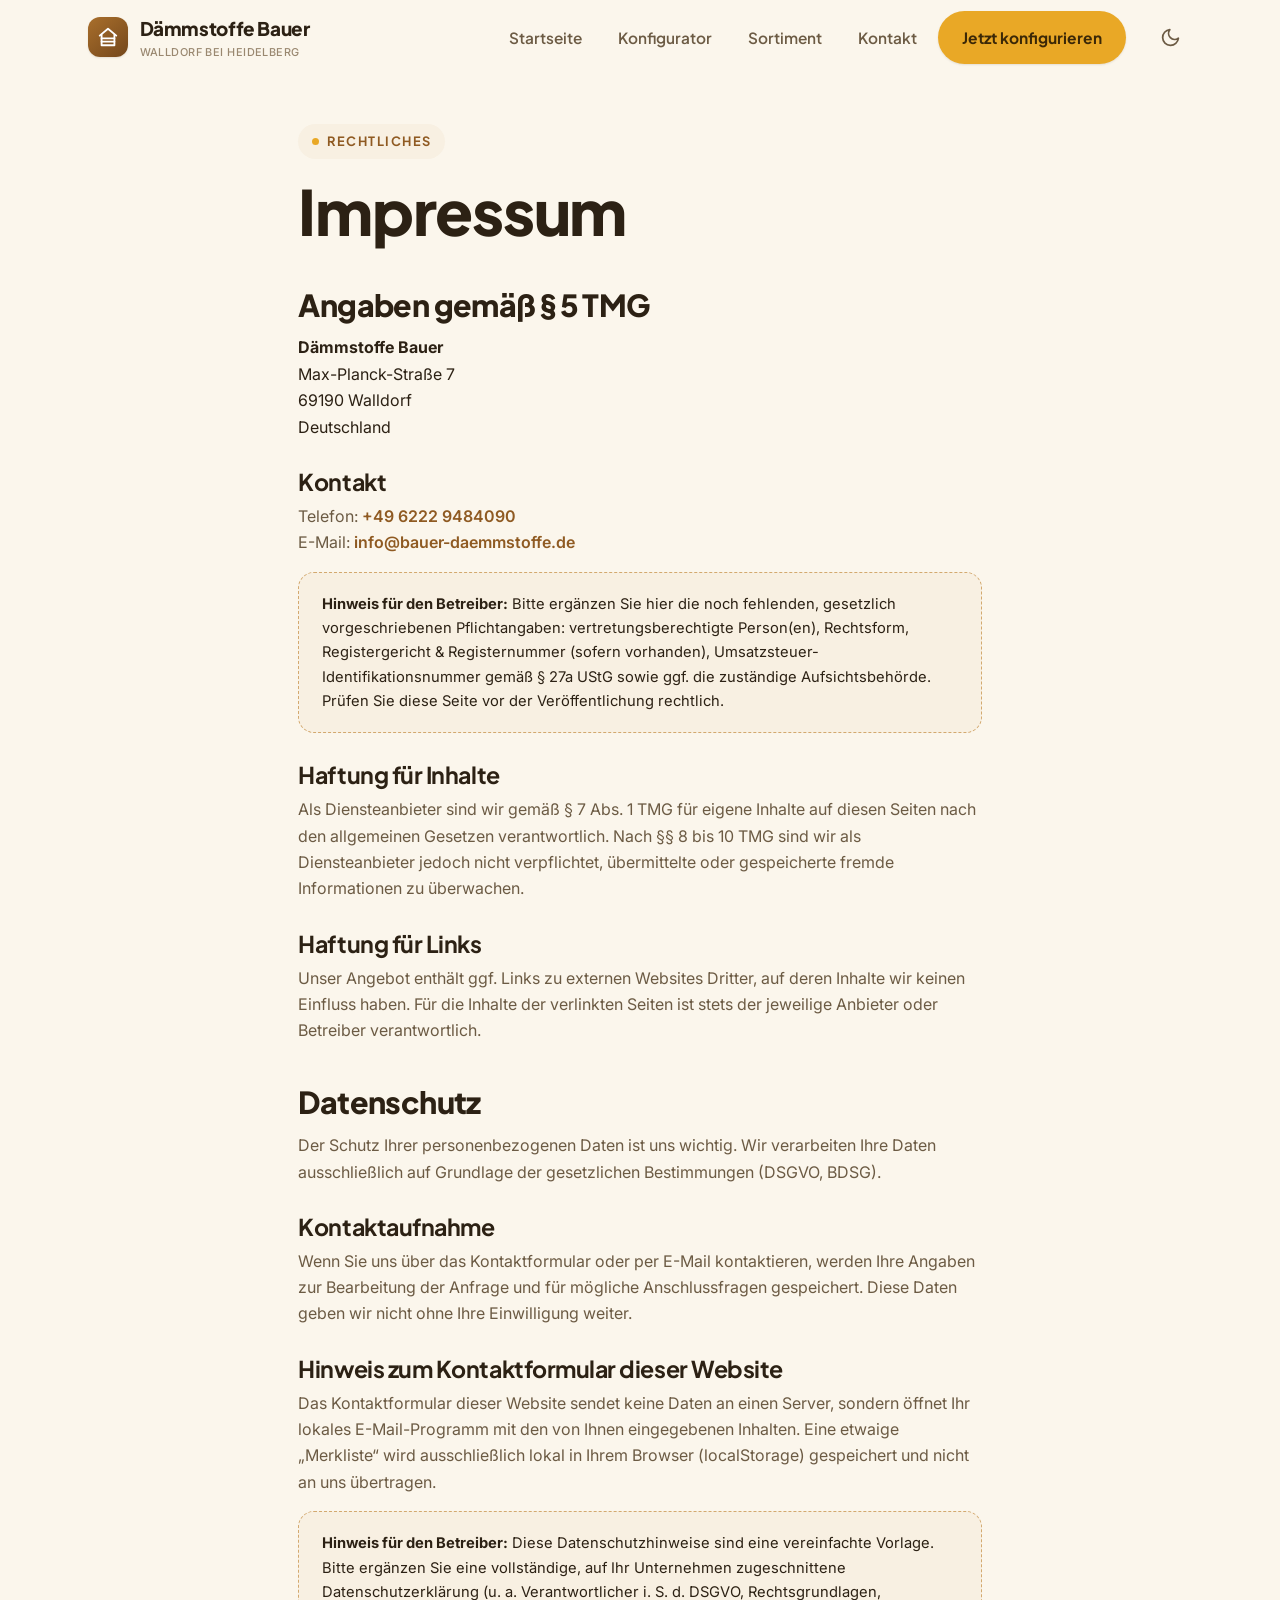
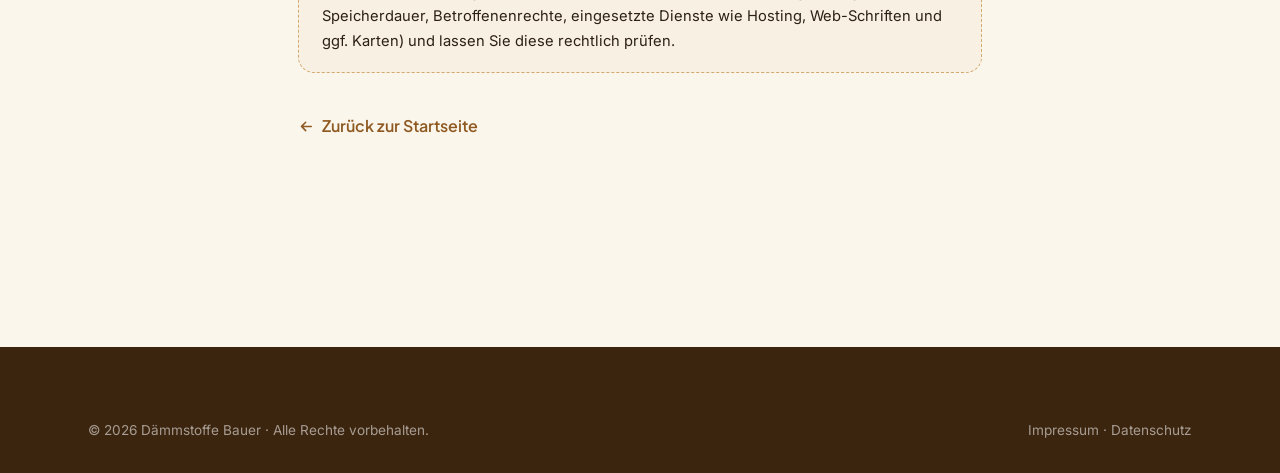
==== commit 298c94f8: "Warmes Farbkonzept (Braun/Beige/Gold) + echte Fotos - Palette von Eco-Grün auf warme Dämmstoff-Töne " ====
--- a/impressum.html
+++ b/impressum.html
@@ -5,9 +5,9 @@
   <meta name="viewport" content="width=device-width, initial-scale=1.0" />
   <title>Impressum &amp; Datenschutz · Dämmstoffe Bauer</title>
   <meta name="description" content="Impressum und Datenschutzhinweise von Dämmstoffe Bauer, Walldorf." />
-  <meta name="theme-color" content="#1c7350" />
+  <meta name="theme-color" content="#8f5a22" />
   <meta name="robots" content="noindex" />
-  <link rel="icon" href="data:image/svg+xml,%3Csvg xmlns='http://www.w3.org/2000/svg' viewBox='0 0 24 24'%3E%3Crect width='24' height='24' rx='6' fill='%231c7350'/%3E%3Cg fill='none' stroke='white' stroke-width='1.7' stroke-linecap='round' stroke-linejoin='round'%3E%3Cpath d='M5 11l7-5 7 5'/%3E%3Cpath d='M6.5 10v8h11v-8'/%3E%3Cpath d='M6.5 13h11M6.5 15.5h11'/%3E%3C/g%3E%3C/svg%3E" />
+  <link rel="icon" href="data:image/svg+xml,%3Csvg xmlns='http://www.w3.org/2000/svg' viewBox='0 0 24 24'%3E%3Crect width='24' height='24' rx='6' fill='%238f5a22'/%3E%3Cg fill='none' stroke='white' stroke-width='1.7' stroke-linecap='round' stroke-linejoin='round'%3E%3Cpath d='M5 11l7-5 7 5'/%3E%3Cpath d='M6.5 10v8h11v-8'/%3E%3Cpath d='M6.5 13h11M6.5 15.5h11'/%3E%3C/g%3E%3C/svg%3E" />
   <link rel="preconnect" href="https://fonts.googleapis.com" />
   <link rel="preconnect" href="https://fonts.gstatic.com" crossorigin />
   <link href="https://fonts.googleapis.com/css2?family=Inter:wght@400;500;600;700&family=Plus+Jakarta+Sans:wght@600;700;800&display=swap" rel="stylesheet" />
@@ -18,7 +18,7 @@
     .prose h3 { margin-top: 1.8rem; margin-bottom: .5rem; }
     .prose p, .prose address { margin-bottom: 1rem; font-style: normal; }
     .prose a { color: var(--primary); font-weight: 600; }
-    .note-box { background: var(--primary-soft); border: 1px dashed var(--green-300); border-radius: var(--radius); padding: 1.2rem 1.4rem; font-size: .92rem; }
+    .note-box { background: var(--primary-soft); border: 1px dashed var(--bark-300); border-radius: var(--radius); padding: 1.2rem 1.4rem; font-size: .92rem; }
   </style>
 </head>
 <body>
--- a/css/style.css
+++ b/css/style.css
@@ -1,50 +1,50 @@
 /* =================================================================
    Dämmstoffe Bauer — Design System & Styles
-   Warm eco palette · fluid motion · clear structure
+   Warm natural palette (clay · sand · gold) · fluid motion · clarity
    ================================================================= */
 
 /* ---------- Design tokens ---------- */
 :root {
-  /* Brand — eco green */
-  --green-50:  #eef8f2;
-  --green-100: #d8efe2;
-  --green-200: #b2dfc6;
-  --green-300: #7fc7a3;
-  --green-400: #4caa7e;
-  --green-500: #2a8d61;
-  --green-600: #1c7350;
-  --green-700: #165c41;
-  --green-800: #134a36;
-  --green-900: #0e3527;
-
-  /* Accent — warm amber (energy / warmth) */
-  --amber-300: #f4cd7e;
-  --amber-400: #eeb44e;
-  --amber-500: #e29a2b;
-  --amber-600: #c47e1a;
+  /* Brand — warm clay / bark (natural insulation tones) */
+  --bark-50:  #f8f0e2;
+  --bark-100: #efe0c8;
+  --bark-200: #e3c8a2;
+  --bark-300: #d3a96f;
+  --bark-400: #c08a45;
+  --bark-500: #a96f2c;
+  --bark-600: #8f5a22;
+  --bark-700: #74471b;
+  --bark-800: #573615;
+  --bark-900: #3c250f;
+
+  /* Accent — warm sunny gold (energy / warmth) */
+  --gold-300: #f8db8a;
+  --gold-400: #f2c350;
+  --gold-500: #e9a826;
+  --gold-600: #cb8910;
 
   /* Semantic */
-  --primary: var(--green-600);
-  --primary-strong: var(--green-700);
-  --primary-soft: var(--green-50);
-  --accent: var(--amber-500);
-  --accent-strong: var(--amber-600);
-
-  /* Neutrals (light theme) */
-  --paper: #faf9f6;
-  --surface: #ffffff;
-  --surface-2: #f4f2ec;
-  --ink: #15201a;
-  --ink-soft: #4f5d55;
-  --ink-faint: #7b8880;
-  --border: #e7e3da;
-  --border-strong: #d6d1c5;
+  --primary: var(--bark-600);
+  --primary-strong: var(--bark-700);
+  --primary-soft: var(--bark-50);
+  --accent: var(--gold-500);
+  --accent-strong: var(--gold-600);
+
+  /* Neutrals (light theme — warm beige) */
+  --paper: #fbf6ec;
+  --surface: #fffdf8;
+  --surface-2: #f3e9d7;
+  --ink: #2c2114;
+  --ink-soft: #6c5b44;
+  --ink-faint: #9a8870;
+  --border: #ecdfc8;
+  --border-strong: #ddc9a9;
 
   /* Effects */
-  --shadow-sm: 0 1px 2px rgba(20, 40, 30, .06), 0 1px 3px rgba(20, 40, 30, .05);
-  --shadow-md: 0 6px 16px rgba(20, 45, 33, .08), 0 2px 6px rgba(20, 45, 33, .05);
-  --shadow-lg: 0 18px 40px rgba(16, 53, 39, .14), 0 6px 14px rgba(16, 53, 39, .08);
-  --shadow-glow: 0 10px 30px rgba(28, 115, 80, .25);
+  --shadow-sm: 0 1px 2px rgba(70, 50, 20, .07), 0 1px 3px rgba(70, 50, 20, .05);
+  --shadow-md: 0 6px 16px rgba(80, 55, 20, .1), 0 2px 6px rgba(80, 55, 20, .06);
+  --shadow-lg: 0 18px 40px rgba(70, 47, 16, .16), 0 6px 14px rgba(70, 47, 16, .09);
+  --shadow-glow: 0 10px 30px rgba(143, 90, 34, .28);
 
   --radius-sm: 10px;
   --radius: 16px;
@@ -64,27 +64,27 @@
   --header-h: 76px;
 }
 
-/* Dark theme */
+/* Dark theme — warm espresso */
 [data-theme="dark"] {
-  --primary: var(--green-400);
-  --primary-strong: var(--green-300);
-  --primary-soft: rgba(76, 170, 126, .12);
-  --accent: var(--amber-400);
-  --accent-strong: var(--amber-300);
-
-  --paper: #0d1411;
-  --surface: #14201a;
-  --surface-2: #1a2a22;
-  --ink: #e7efe9;
-  --ink-soft: #a9b8b0;
-  --ink-faint: #7f8f86;
-  --border: #243029;
-  --border-strong: #2f3e35;
+  --primary: var(--bark-400);
+  --primary-strong: var(--bark-300);
+  --primary-soft: rgba(192, 138, 69, .15);
+  --accent: var(--gold-400);
+  --accent-strong: var(--gold-300);
+
+  --paper: #16110a;
+  --surface: #1e1810;
+  --surface-2: #281f14;
+  --ink: #f1e8d8;
+  --ink-soft: #c3b59a;
+  --ink-faint: #8f8067;
+  --border: #33291b;
+  --border-strong: #463722;
 
   --shadow-sm: 0 1px 2px rgba(0, 0, 0, .4);
   --shadow-md: 0 6px 18px rgba(0, 0, 0, .45);
   --shadow-lg: 0 20px 44px rgba(0, 0, 0, .55);
-  --shadow-glow: 0 10px 32px rgba(42, 141, 97, .3);
+  --shadow-glow: 0 10px 32px rgba(192, 138, 69, .32);
 }
 
 /* ---------- Reset & base ---------- */
@@ -126,7 +126,7 @@
   border-radius: 4px;
 }
 
-::selection { background: var(--green-200); color: var(--green-900); }
+::selection { background: var(--bark-200); color: var(--bark-900); }
 
 /* ---------- Typography ---------- */
 h1, h2, h3, h4 {
@@ -146,7 +146,7 @@
 .lead { font-size: clamp(1.05rem, 1.6vw, 1.22rem); color: var(--ink-soft); }
 
 .gradient-text {
-  background: linear-gradient(100deg, var(--green-500), var(--green-700) 55%, var(--accent));
+  background: linear-gradient(100deg, var(--bark-500), var(--bark-700) 55%, var(--accent));
   -webkit-background-clip: text;
   background-clip: text;
   color: transparent;
@@ -217,8 +217,8 @@
 .btn:hover { transform: translateY(-2px); box-shadow: var(--shadow-glow); }
 .btn:active { transform: translateY(0); }
 
-.btn--accent { --bg: var(--accent); --fg: #2a1c05; }
-.btn--accent:hover { box-shadow: 0 10px 28px rgba(226, 154, 43, .4); }
+.btn--accent { --bg: var(--accent); --fg: #3b2807; }
+.btn--accent:hover { box-shadow: 0 10px 28px rgba(233, 168, 38, .42); }
 
 .btn--ghost {
   --bg: transparent;
@@ -294,7 +294,7 @@
   display: grid;
   place-items: center;
   border-radius: 12px;
-  background: linear-gradient(140deg, var(--green-500), var(--green-700));
+  background: linear-gradient(140deg, var(--bark-500), var(--bark-700));
   color: #fff;
   box-shadow: var(--shadow-sm);
   flex: none;
@@ -409,7 +409,7 @@
   z-index: -1;
   background:
     radial-gradient(60% 55% at 82% 8%, color-mix(in srgb, var(--accent) 22%, transparent), transparent 70%),
-    radial-gradient(55% 50% at 10% 6%, color-mix(in srgb, var(--green-300) 32%, transparent), transparent 65%),
+    radial-gradient(55% 50% at 10% 6%, color-mix(in srgb, var(--bark-300) 32%, transparent), transparent 65%),
     linear-gradient(180deg, var(--primary-soft), transparent 45%);
 }
 .hero__grid {
@@ -450,13 +450,13 @@
 .house-svg { overflow: visible; }
 .house-zone { cursor: pointer; transition: opacity .3s var(--ease); }
 .house-zone .zone-fill {
-  fill: var(--green-200);
-  stroke: var(--green-500);
+  fill: var(--bark-200);
+  stroke: var(--bark-500);
   stroke-width: 2.5;
   stroke-linejoin: round;
   transition: fill .35s var(--ease), opacity .35s var(--ease);
 }
-[data-theme="dark"] .house-zone .zone-fill { fill: var(--green-700); }
+[data-theme="dark"] .house-zone .zone-fill { fill: var(--bark-700); }
 .house-zone:hover .zone-fill,
 .house-zone.active .zone-fill { fill: var(--accent); }
 .house-zone:focus-visible { outline: none; }
@@ -578,8 +578,8 @@
   border-radius: 50%;
   display: grid;
   place-items: center;
-  background: var(--green-100);
-  color: var(--green-700);
+  background: var(--bark-100);
+  color: var(--bark-700);
   margin-top: 2px;
 }
 [data-theme="dark"] .bullets .check { background: var(--primary-soft); color: var(--primary); }
@@ -598,7 +598,7 @@
   position: relative;
   border-radius: var(--radius-xl);
   overflow: hidden;
-  background: linear-gradient(150deg, var(--green-600), var(--green-800));
+  background: linear-gradient(150deg, var(--bark-600), var(--bark-800));
   color: #fff;
   padding: clamp(2rem, 4vw, 3rem);
   min-height: 380px;
@@ -633,6 +633,12 @@
   font-weight: 700;
   font-size: .85rem;
 }
+.media-card.has-photo {
+  background: linear-gradient(to top, rgba(48,30,12,.92), rgba(48,30,12,.4)), var(--photo, none);
+  background-size: cover;
+  background-position: center;
+}
+.media-card.has-photo::before { display: none; }
 .media-card h3 { color: #fff; font-size: clamp(1.4rem, 2.4vw, 1.9rem); }
 .media-card p { color: rgba(255,255,255,.85); margin-top: .6rem; }
 
@@ -683,7 +689,7 @@
 
 /* ---------- CTA band ---------- */
 .cta-band {
-  background: linear-gradient(135deg, var(--green-700), var(--green-900));
+  background: linear-gradient(135deg, var(--bark-700), var(--bark-900));
   border-radius: var(--radius-xl);
   padding: clamp(2.4rem, 5vw, 4rem);
   text-align: center;
@@ -704,6 +710,99 @@
 .cta-band h2 { color: #fff; }
 .cta-band p { color: rgba(255,255,255,.85); max-width: 50ch; margin: 1rem auto 2rem; }
 .cta-band .hero__cta { justify-content: center; }
+.cta-band.has-photo {
+  background: linear-gradient(135deg, rgba(60,37,15,.9), rgba(40,24,8,.82)), var(--photo, none);
+  background-size: cover;
+  background-position: center;
+}
+.cta-band.has-photo::before { display: none; }
+
+/* ---------- Photo feature tiles ---------- */
+.tile {
+  display: flex;
+  flex-direction: column;
+  background: var(--surface);
+  border: 1px solid var(--border);
+  border-radius: var(--radius-lg);
+  overflow: hidden;
+  transition: transform .4s var(--ease-out), box-shadow .4s var(--ease), border-color .4s var(--ease);
+}
+.tile:hover {
+  transform: translateY(-6px);
+  box-shadow: var(--shadow-lg);
+  border-color: color-mix(in srgb, var(--primary) 32%, var(--border));
+}
+.tile__img {
+  aspect-ratio: 16 / 11;
+  background-size: cover;
+  background-position: center;
+  position: relative;
+  overflow: hidden;
+}
+.tile__img::after {
+  content: "";
+  position: absolute;
+  inset: 0;
+  background: linear-gradient(to top, rgba(60,37,15,.55), transparent 55%);
+}
+.tile__body { padding: 0 1.5rem 1.6rem; display: flex; flex-direction: column; flex: 1; }
+.tile__icon {
+  width: 54px; height: 54px;
+  border-radius: 16px;
+  display: grid;
+  place-items: center;
+  background: var(--surface);
+  color: var(--primary);
+  margin-top: -27px;
+  position: relative;
+  z-index: 1;
+  border: 1px solid var(--border);
+  box-shadow: var(--shadow-md);
+  transition: transform .4s var(--ease-out), background-color .4s var(--ease), color .4s var(--ease);
+}
+.tile:hover .tile__icon { transform: scale(1.08) rotate(-5deg); background: var(--primary); color: #fff; }
+.tile__icon svg { width: 27px; height: 27px; }
+.tile h3 { margin: 1rem 0 .45rem; }
+.tile p { font-size: .94rem; flex: 1; }
+.tile .link-arrow { margin-top: 1.1rem; }
+
+/* ---------- Image gallery ---------- */
+.gallery { display: grid; grid-template-columns: repeat(4, 1fr); gap: 1.1rem; }
+.gallery__item {
+  position: relative;
+  aspect-ratio: 4 / 5;
+  border-radius: var(--radius-lg);
+  overflow: hidden;
+  box-shadow: var(--shadow-md);
+  display: block;
+}
+.gallery__item img {
+  position: absolute;
+  inset: 0;
+  width: 100%; height: 100%;
+  object-fit: cover;
+  transition: transform .7s var(--ease-out);
+}
+.gallery__item:hover img { transform: scale(1.08); }
+.gallery__item::after {
+  content: "";
+  position: absolute;
+  inset: 0;
+  background: linear-gradient(to top, rgba(50,30,10,.72), rgba(50,30,10,.05) 55%);
+}
+.gallery__cap {
+  position: absolute;
+  left: 1.1rem; right: 1.1rem; bottom: 1rem;
+  z-index: 1;
+  color: #fff;
+  font-family: var(--font-display);
+  font-weight: 700;
+  font-size: .96rem;
+  display: flex;
+  align-items: center;
+  gap: .5rem;
+}
+.gallery__cap svg { width: 18px; height: 18px; color: var(--gold-300); }
 
 /* ---------- Configurator ---------- */
 .config-shell {
@@ -745,7 +844,7 @@
 .config-progress li.active { color: var(--primary); }
 .config-progress li.active .dot { background: var(--primary); border-color: var(--primary); color: #fff; }
 .config-progress li.done { color: var(--ink); }
-.config-progress li.done .dot { background: var(--green-100); border-color: var(--green-300); color: var(--green-700); }
+.config-progress li.done .dot { background: var(--bark-100); border-color: var(--bark-300); color: var(--bark-700); }
 .config-progress li:not(:last-child)::after {
   content: "";
   position: absolute;
@@ -867,14 +966,14 @@
 
 /* result */
 .result-card {
-  border: 2px solid var(--green-200);
+  border: 2px solid var(--bark-200);
   background: var(--primary-soft);
   border-radius: var(--radius-lg);
   padding: clamp(1.4rem, 3vw, 2rem);
 }
 .result-head { display: flex; align-items: center; gap: .8rem; margin-bottom: 1.2rem; }
 .result-head .pill {
-  background: var(--green-600);
+  background: var(--bark-600);
   color: #fff;
   font-family: var(--font-display);
   font-weight: 700;
@@ -936,8 +1035,8 @@
   aspect-ratio: 16 / 10;
   display: grid;
   place-items: center;
-  background: linear-gradient(150deg, var(--green-100), var(--surface-2));
-  color: var(--green-600);
+  background: linear-gradient(150deg, var(--bark-100), var(--surface-2));
+  color: var(--bark-600);
   position: relative;
 }
 [data-theme="dark"] .product__visual { background: linear-gradient(150deg, var(--surface-2), var(--surface)); }
@@ -976,7 +1075,7 @@
   transition: background-color .25s var(--ease), color .25s var(--ease), transform .2s var(--ease-out);
 }
 .add-btn:hover { background: var(--primary); color: #fff; }
-.add-btn.added { background: var(--green-600); color: #fff; }
+.add-btn.added { background: var(--bark-600); color: #fff; }
 .add-btn svg { width: 17px; height: 17px; }
 
 /* ---------- Contact ---------- */
@@ -1028,7 +1127,7 @@
   display: none;
 }
 .form-msg.show { display: block; animation: fadeUp .4s var(--ease-out); }
-.form-msg.ok { background: var(--green-100); color: var(--green-800); }
+.form-msg.ok { background: var(--bark-100); color: var(--bark-800); }
 [data-theme="dark"] .form-msg.ok { background: var(--primary-soft); color: var(--primary); }
 .form-msg.err { background: #fde8e4; color: #a3341f; }
 
@@ -1036,7 +1135,7 @@
   margin-bottom: 1.3rem;
   padding: 1rem 1.2rem;
   background: var(--primary-soft);
-  border: 1px dashed var(--green-300);
+  border: 1px dashed var(--bark-300);
   border-radius: var(--radius);
   font-size: .9rem;
 }
@@ -1048,12 +1147,12 @@
 
 /* ---------- Footer ---------- */
 .site-footer {
-  background: var(--green-900);
+  background: var(--bark-900);
   color: rgba(255,255,255,.78);
   padding-block: clamp(3rem, 6vw, 4.5rem) 2rem;
   margin-top: clamp(3rem, 6vw, 5rem);
 }
-[data-theme="dark"] .site-footer { background: #0a1310; border-top: 1px solid var(--border); }
+[data-theme="dark"] .site-footer { background: #120c04; border-top: 1px solid var(--border); }
 .footer-grid {
   display: grid;
   grid-template-columns: 1.6fr 1fr 1fr 1fr;
@@ -1105,7 +1204,7 @@
   top: 0; left: 0;
   height: 3px;
   width: 0;
-  background: linear-gradient(90deg, var(--green-500), var(--accent));
+  background: linear-gradient(90deg, var(--bark-500), var(--accent));
   z-index: 200;
   transition: width .1s linear;
 }
@@ -1142,7 +1241,7 @@
   gap: .6rem;
 }
 .toast.show { transform: translate(-50%, 0); }
-.toast svg { width: 18px; height: 18px; color: var(--green-300); }
+.toast svg { width: 18px; height: 18px; color: var(--bark-300); }
 
 /* ---------- Responsive ---------- */
 @media (min-width: 720px) {
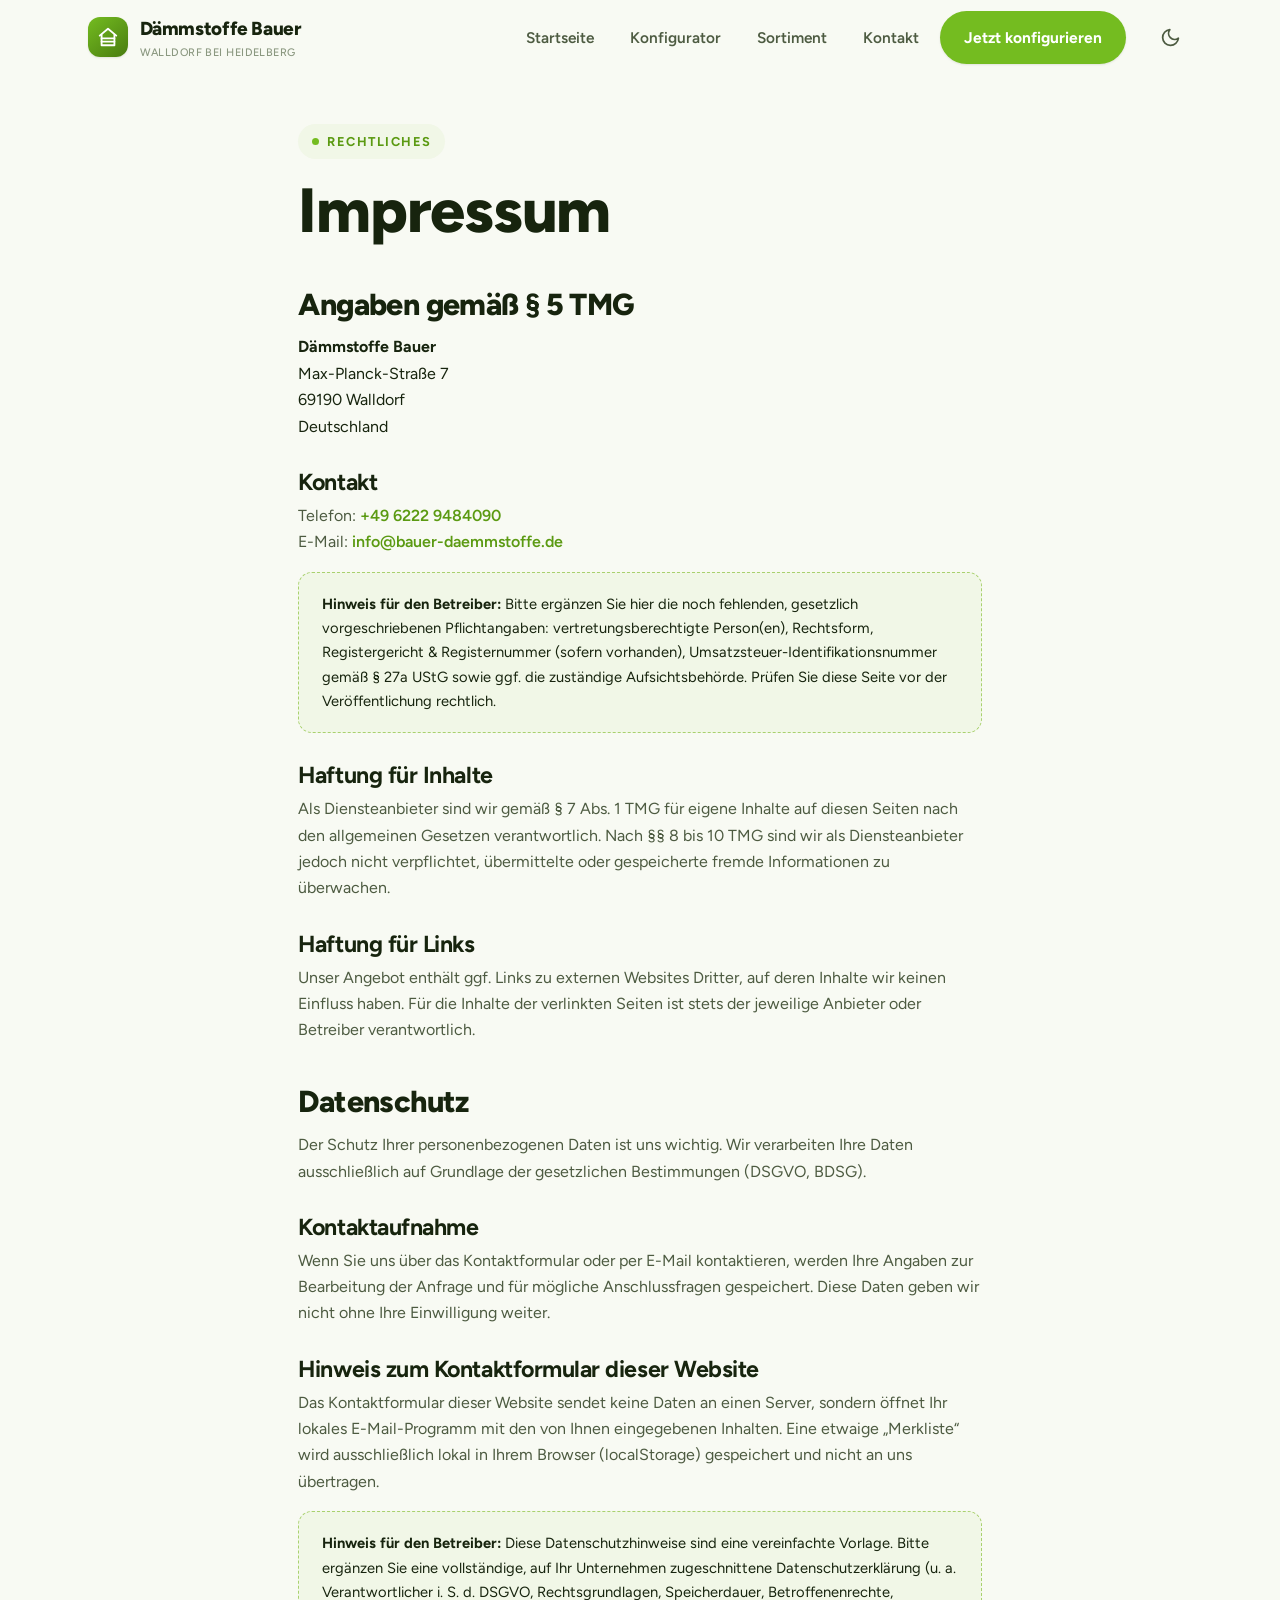
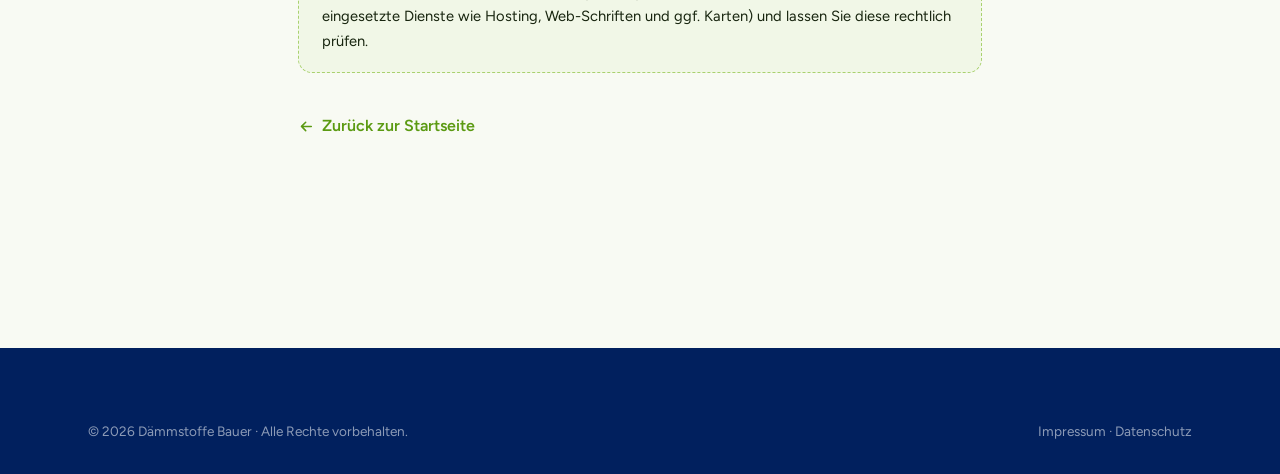
==== commit bc09109d: "An echtes Markenbild angepasst: Leaf-Grün + Navy + Figtree - Farben von der Live-Seite bauer-daemmst" ====
--- a/impressum.html
+++ b/impressum.html
@@ -5,12 +5,12 @@
   <meta name="viewport" content="width=device-width, initial-scale=1.0" />
   <title>Impressum &amp; Datenschutz · Dämmstoffe Bauer</title>
   <meta name="description" content="Impressum und Datenschutzhinweise von Dämmstoffe Bauer, Walldorf." />
-  <meta name="theme-color" content="#8f5a22" />
+  <meta name="theme-color" content="#74bc20" />
   <meta name="robots" content="noindex" />
-  <link rel="icon" href="data:image/svg+xml,%3Csvg xmlns='http://www.w3.org/2000/svg' viewBox='0 0 24 24'%3E%3Crect width='24' height='24' rx='6' fill='%238f5a22'/%3E%3Cg fill='none' stroke='white' stroke-width='1.7' stroke-linecap='round' stroke-linejoin='round'%3E%3Cpath d='M5 11l7-5 7 5'/%3E%3Cpath d='M6.5 10v8h11v-8'/%3E%3Cpath d='M6.5 13h11M6.5 15.5h11'/%3E%3C/g%3E%3C/svg%3E" />
+  <link rel="icon" href="data:image/svg+xml,%3Csvg xmlns='http://www.w3.org/2000/svg' viewBox='0 0 24 24'%3E%3Crect width='24' height='24' rx='6' fill='%2374bc20'/%3E%3Cg fill='none' stroke='white' stroke-width='1.7' stroke-linecap='round' stroke-linejoin='round'%3E%3Cpath d='M5 11l7-5 7 5'/%3E%3Cpath d='M6.5 10v8h11v-8'/%3E%3Cpath d='M6.5 13h11M6.5 15.5h11'/%3E%3C/g%3E%3C/svg%3E" />
   <link rel="preconnect" href="https://fonts.googleapis.com" />
   <link rel="preconnect" href="https://fonts.gstatic.com" crossorigin />
-  <link href="https://fonts.googleapis.com/css2?family=Inter:wght@400;500;600;700&family=Plus+Jakarta+Sans:wght@600;700;800&display=swap" rel="stylesheet" />
+  <link href="https://fonts.googleapis.com/css2?family=Figtree:wght@400;500;600;700;800&display=swap" rel="stylesheet" />
   <link rel="stylesheet" href="css/style.css" />
   <style>
     .prose { max-width: 760px; }
@@ -18,7 +18,7 @@
     .prose h3 { margin-top: 1.8rem; margin-bottom: .5rem; }
     .prose p, .prose address { margin-bottom: 1rem; font-style: normal; }
     .prose a { color: var(--primary); font-weight: 600; }
-    .note-box { background: var(--primary-soft); border: 1px dashed var(--bark-300); border-radius: var(--radius); padding: 1.2rem 1.4rem; font-size: .92rem; }
+    .note-box { background: var(--primary-soft); border: 1px dashed var(--leaf-300); border-radius: var(--radius); padding: 1.2rem 1.4rem; font-size: .92rem; }
   </style>
 </head>
 <body>
--- a/css/style.css
+++ b/css/style.css
@@ -1,55 +1,58 @@
 /* =================================================================
    Dämmstoffe Bauer — Design System & Styles
-   Warm natural palette (clay · sand · gold) · fluid motion · clarity
+   Brand palette: leaf green (#74bc20) + deep navy · Figtree · clean
    ================================================================= */
 
 /* ---------- Design tokens ---------- */
 :root {
-  /* Brand — warm clay / bark (natural insulation tones) */
-  --bark-50:  #f8f0e2;
-  --bark-100: #efe0c8;
-  --bark-200: #e3c8a2;
-  --bark-300: #d3a96f;
-  --bark-400: #c08a45;
-  --bark-500: #a96f2c;
-  --bark-600: #8f5a22;
-  --bark-700: #74471b;
-  --bark-800: #573615;
-  --bark-900: #3c250f;
-
-  /* Accent — warm sunny gold (energy / warmth) */
-  --gold-300: #f8db8a;
-  --gold-400: #f2c350;
-  --gold-500: #e9a826;
-  --gold-600: #cb8910;
+  /* Brand — leaf green (matches site --primary #74bc20) */
+  --leaf-50:  #f1f7e7;
+  --leaf-100: #e3efce;
+  --leaf-200: #c9e2a3;
+  --leaf-300: #a9d16e;
+  --leaf-400: #8dc23f;
+  --leaf-500: #74bc20;
+  --leaf-600: #5b9a12;
+  --leaf-700: #497c10;
+  --leaf-800: #38610d;
+  --leaf-900: #223c0a;
+
+  /* Deep navy (matches site #01205e) — dark surfaces & depth */
+  --navy-300: #3559a0;
+  --navy-400: #1d3f83;
+  --navy-500: #01205e;
+  --navy-600: #011a4e;
+  --navy-700: #01143d;
+  --navy-800: #010e2b;
+  --navy-900: #01091d;
 
   /* Semantic */
-  --primary: var(--bark-600);
-  --primary-strong: var(--bark-700);
-  --primary-soft: var(--bark-50);
-  --accent: var(--gold-500);
-  --accent-strong: var(--gold-600);
-
-  /* Neutrals (light theme — warm beige) */
-  --paper: #fbf6ec;
-  --surface: #fffdf8;
-  --surface-2: #f3e9d7;
-  --ink: #2c2114;
-  --ink-soft: #6c5b44;
-  --ink-faint: #9a8870;
-  --border: #ecdfc8;
-  --border-strong: #ddc9a9;
+  --primary: var(--leaf-600);
+  --primary-strong: var(--leaf-700);
+  --primary-soft: var(--leaf-50);
+  --accent: var(--leaf-500);
+  --accent-strong: var(--leaf-600);
+
+  /* Neutrals (light theme — clean, faint green-grey) */
+  --paper: #f8faf3;
+  --surface: #ffffff;
+  --surface-2: #f1f7e7;
+  --ink: #17240e;
+  --ink-soft: #4d5b41;
+  --ink-faint: #8b9880;
+  --border: #e4ebd9;
+  --border-strong: #cfdcbf;
 
   /* Effects */
-  --shadow-sm: 0 1px 2px rgba(70, 50, 20, .07), 0 1px 3px rgba(70, 50, 20, .05);
-  --shadow-md: 0 6px 16px rgba(80, 55, 20, .1), 0 2px 6px rgba(80, 55, 20, .06);
-  --shadow-lg: 0 18px 40px rgba(70, 47, 16, .16), 0 6px 14px rgba(70, 47, 16, .09);
-  --shadow-glow: 0 10px 30px rgba(143, 90, 34, .28);
-
-  --radius-sm: 10px;
-  --radius: 16px;
-  --radius-lg: 24px;
-  --radius-xl: 32px;
+  --shadow-sm: 0 1px 2px rgba(30, 45, 15, .06), 0 1px 3px rgba(30, 45, 15, .05);
+  --shadow-md: 0 6px 16px rgba(30, 50, 15, .08), 0 2px 6px rgba(30, 50, 15, .05);
+  --shadow-lg: 0 18px 40px rgba(24, 45, 12, .14), 0 6px 14px rgba(24, 45, 12, .08);
+  --shadow-glow: 0 10px 30px rgba(116, 188, 32, .3);
+
+  --radius-sm: 9px;
+  --radius: 14px;
+  --radius-lg: 20px;
+  --radius-xl: 26px;
   --radius-pill: 999px;
 
   --container: 1180px;
@@ -58,33 +61,33 @@
   --ease: cubic-bezier(.22, .61, .36, 1);
   --ease-out: cubic-bezier(.16, 1, .3, 1);
 
-  --font-display: "Plus Jakarta Sans", "Segoe UI", system-ui, sans-serif;
-  --font-body: "Inter", "Segoe UI", system-ui, sans-serif;
+  --font-display: "Figtree", "Segoe UI", system-ui, sans-serif;
+  --font-body: "Figtree", "Segoe UI", system-ui, sans-serif;
 
   --header-h: 76px;
 }
 
-/* Dark theme — warm espresso */
+/* Dark theme — deep green-charcoal */
 [data-theme="dark"] {
-  --primary: var(--bark-400);
-  --primary-strong: var(--bark-300);
-  --primary-soft: rgba(192, 138, 69, .15);
-  --accent: var(--gold-400);
-  --accent-strong: var(--gold-300);
-
-  --paper: #16110a;
-  --surface: #1e1810;
-  --surface-2: #281f14;
-  --ink: #f1e8d8;
-  --ink-soft: #c3b59a;
-  --ink-faint: #8f8067;
-  --border: #33291b;
-  --border-strong: #463722;
+  --primary: var(--leaf-400);
+  --primary-strong: var(--leaf-300);
+  --primary-soft: rgba(116, 188, 32, .14);
+  --accent: var(--leaf-500);
+  --accent-strong: var(--leaf-400);
+
+  --paper: #0f1509;
+  --surface: #17210f;
+  --surface-2: #1e2a14;
+  --ink: #ecf3e2;
+  --ink-soft: #b6c3a8;
+  --ink-faint: #85927a;
+  --border: #28331a;
+  --border-strong: #384726;
 
   --shadow-sm: 0 1px 2px rgba(0, 0, 0, .4);
   --shadow-md: 0 6px 18px rgba(0, 0, 0, .45);
   --shadow-lg: 0 20px 44px rgba(0, 0, 0, .55);
-  --shadow-glow: 0 10px 32px rgba(192, 138, 69, .32);
+  --shadow-glow: 0 10px 32px rgba(116, 188, 32, .3);
 }
 
 /* ---------- Reset & base ---------- */
@@ -126,7 +129,7 @@
   border-radius: 4px;
 }
 
-::selection { background: var(--bark-200); color: var(--bark-900); }
+::selection { background: var(--leaf-200); color: var(--leaf-900); }
 
 /* ---------- Typography ---------- */
 h1, h2, h3, h4 {
@@ -146,7 +149,7 @@
 .lead { font-size: clamp(1.05rem, 1.6vw, 1.22rem); color: var(--ink-soft); }
 
 .gradient-text {
-  background: linear-gradient(100deg, var(--bark-500), var(--bark-700) 55%, var(--accent));
+  background: linear-gradient(100deg, var(--leaf-500), var(--leaf-700) 55%, var(--accent));
   -webkit-background-clip: text;
   background-clip: text;
   color: transparent;
@@ -217,8 +220,8 @@
 .btn:hover { transform: translateY(-2px); box-shadow: var(--shadow-glow); }
 .btn:active { transform: translateY(0); }
 
-.btn--accent { --bg: var(--accent); --fg: #3b2807; }
-.btn--accent:hover { box-shadow: 0 10px 28px rgba(233, 168, 38, .42); }
+.btn--accent { --bg: var(--accent); --fg: #ffffff; }
+.btn--accent:hover { box-shadow: 0 10px 28px rgba(116, 188, 32, .42); }
 
 .btn--ghost {
   --bg: transparent;
@@ -294,7 +297,7 @@
   display: grid;
   place-items: center;
   border-radius: 12px;
-  background: linear-gradient(140deg, var(--bark-500), var(--bark-700));
+  background: linear-gradient(140deg, var(--leaf-500), var(--leaf-700));
   color: #fff;
   box-shadow: var(--shadow-sm);
   flex: none;
@@ -409,7 +412,7 @@
   z-index: -1;
   background:
     radial-gradient(60% 55% at 82% 8%, color-mix(in srgb, var(--accent) 22%, transparent), transparent 70%),
-    radial-gradient(55% 50% at 10% 6%, color-mix(in srgb, var(--bark-300) 32%, transparent), transparent 65%),
+    radial-gradient(55% 50% at 10% 6%, color-mix(in srgb, var(--leaf-300) 32%, transparent), transparent 65%),
     linear-gradient(180deg, var(--primary-soft), transparent 45%);
 }
 .hero__grid {
@@ -450,13 +453,13 @@
 .house-svg { overflow: visible; }
 .house-zone { cursor: pointer; transition: opacity .3s var(--ease); }
 .house-zone .zone-fill {
-  fill: var(--bark-200);
-  stroke: var(--bark-500);
+  fill: var(--leaf-200);
+  stroke: var(--leaf-500);
   stroke-width: 2.5;
   stroke-linejoin: round;
   transition: fill .35s var(--ease), opacity .35s var(--ease);
 }
-[data-theme="dark"] .house-zone .zone-fill { fill: var(--bark-700); }
+[data-theme="dark"] .house-zone .zone-fill { fill: var(--leaf-700); }
 .house-zone:hover .zone-fill,
 .house-zone.active .zone-fill { fill: var(--accent); }
 .house-zone:focus-visible { outline: none; }
@@ -578,8 +581,8 @@
   border-radius: 50%;
   display: grid;
   place-items: center;
-  background: var(--bark-100);
-  color: var(--bark-700);
+  background: var(--leaf-100);
+  color: var(--leaf-700);
   margin-top: 2px;
 }
 [data-theme="dark"] .bullets .check { background: var(--primary-soft); color: var(--primary); }
@@ -598,7 +601,7 @@
   position: relative;
   border-radius: var(--radius-xl);
   overflow: hidden;
-  background: linear-gradient(150deg, var(--bark-600), var(--bark-800));
+  background: linear-gradient(150deg, var(--leaf-600), var(--leaf-800));
   color: #fff;
   padding: clamp(2rem, 4vw, 3rem);
   min-height: 380px;
@@ -634,7 +637,7 @@
   font-size: .85rem;
 }
 .media-card.has-photo {
-  background: linear-gradient(to top, rgba(48,30,12,.92), rgba(48,30,12,.4)), var(--photo, none);
+  background: linear-gradient(to top, rgba(1,20,55,.92), rgba(1,20,55,.42)), var(--photo, none);
   background-size: cover;
   background-position: center;
 }
@@ -689,7 +692,7 @@
 
 /* ---------- CTA band ---------- */
 .cta-band {
-  background: linear-gradient(135deg, var(--bark-700), var(--bark-900));
+  background: linear-gradient(135deg, var(--leaf-700), var(--leaf-900));
   border-radius: var(--radius-xl);
   padding: clamp(2.4rem, 5vw, 4rem);
   text-align: center;
@@ -711,7 +714,7 @@
 .cta-band p { color: rgba(255,255,255,.85); max-width: 50ch; margin: 1rem auto 2rem; }
 .cta-band .hero__cta { justify-content: center; }
 .cta-band.has-photo {
-  background: linear-gradient(135deg, rgba(60,37,15,.9), rgba(40,24,8,.82)), var(--photo, none);
+  background: linear-gradient(135deg, rgba(1,25,66,.9), rgba(1,14,40,.84)), var(--photo, none);
   background-size: cover;
   background-position: center;
 }
@@ -802,7 +805,7 @@
   align-items: center;
   gap: .5rem;
 }
-.gallery__cap svg { width: 18px; height: 18px; color: var(--gold-300); }
+.gallery__cap svg { width: 18px; height: 18px; color: var(--navy-300); }
 
 /* ---------- Configurator ---------- */
 .config-shell {
@@ -844,7 +847,7 @@
 .config-progress li.active { color: var(--primary); }
 .config-progress li.active .dot { background: var(--primary); border-color: var(--primary); color: #fff; }
 .config-progress li.done { color: var(--ink); }
-.config-progress li.done .dot { background: var(--bark-100); border-color: var(--bark-300); color: var(--bark-700); }
+.config-progress li.done .dot { background: var(--leaf-100); border-color: var(--leaf-300); color: var(--leaf-700); }
 .config-progress li:not(:last-child)::after {
   content: "";
   position: absolute;
@@ -966,14 +969,14 @@
 
 /* result */
 .result-card {
-  border: 2px solid var(--bark-200);
+  border: 2px solid var(--leaf-200);
   background: var(--primary-soft);
   border-radius: var(--radius-lg);
   padding: clamp(1.4rem, 3vw, 2rem);
 }
 .result-head { display: flex; align-items: center; gap: .8rem; margin-bottom: 1.2rem; }
 .result-head .pill {
-  background: var(--bark-600);
+  background: var(--leaf-600);
   color: #fff;
   font-family: var(--font-display);
   font-weight: 700;
@@ -1035,8 +1038,8 @@
   aspect-ratio: 16 / 10;
   display: grid;
   place-items: center;
-  background: linear-gradient(150deg, var(--bark-100), var(--surface-2));
-  color: var(--bark-600);
+  background: linear-gradient(150deg, var(--leaf-100), var(--surface-2));
+  color: var(--leaf-600);
   position: relative;
 }
 [data-theme="dark"] .product__visual { background: linear-gradient(150deg, var(--surface-2), var(--surface)); }
@@ -1075,7 +1078,7 @@
   transition: background-color .25s var(--ease), color .25s var(--ease), transform .2s var(--ease-out);
 }
 .add-btn:hover { background: var(--primary); color: #fff; }
-.add-btn.added { background: var(--bark-600); color: #fff; }
+.add-btn.added { background: var(--leaf-600); color: #fff; }
 .add-btn svg { width: 17px; height: 17px; }
 
 /* ---------- Contact ---------- */
@@ -1127,7 +1130,7 @@
   display: none;
 }
 .form-msg.show { display: block; animation: fadeUp .4s var(--ease-out); }
-.form-msg.ok { background: var(--bark-100); color: var(--bark-800); }
+.form-msg.ok { background: var(--leaf-100); color: var(--leaf-800); }
 [data-theme="dark"] .form-msg.ok { background: var(--primary-soft); color: var(--primary); }
 .form-msg.err { background: #fde8e4; color: #a3341f; }
 
@@ -1135,7 +1138,7 @@
   margin-bottom: 1.3rem;
   padding: 1rem 1.2rem;
   background: var(--primary-soft);
-  border: 1px dashed var(--bark-300);
+  border: 1px dashed var(--leaf-300);
   border-radius: var(--radius);
   font-size: .9rem;
 }
@@ -1147,12 +1150,12 @@
 
 /* ---------- Footer ---------- */
 .site-footer {
-  background: var(--bark-900);
+  background: var(--navy-500);
   color: rgba(255,255,255,.78);
   padding-block: clamp(3rem, 6vw, 4.5rem) 2rem;
   margin-top: clamp(3rem, 6vw, 5rem);
 }
-[data-theme="dark"] .site-footer { background: #120c04; border-top: 1px solid var(--border); }
+[data-theme="dark"] .site-footer { background: var(--navy-900); border-top: 1px solid var(--border); }
 .footer-grid {
   display: grid;
   grid-template-columns: 1.6fr 1fr 1fr 1fr;
@@ -1204,7 +1207,7 @@
   top: 0; left: 0;
   height: 3px;
   width: 0;
-  background: linear-gradient(90deg, var(--bark-500), var(--accent));
+  background: linear-gradient(90deg, var(--leaf-500), var(--accent));
   z-index: 200;
   transition: width .1s linear;
 }
@@ -1241,7 +1244,7 @@
   gap: .6rem;
 }
 .toast.show { transform: translate(-50%, 0); }
-.toast svg { width: 18px; height: 18px; color: var(--bark-300); }
+.toast svg { width: 18px; height: 18px; color: var(--leaf-300); }
 
 /* ---------- Responsive ---------- */
 @media (min-width: 720px) {
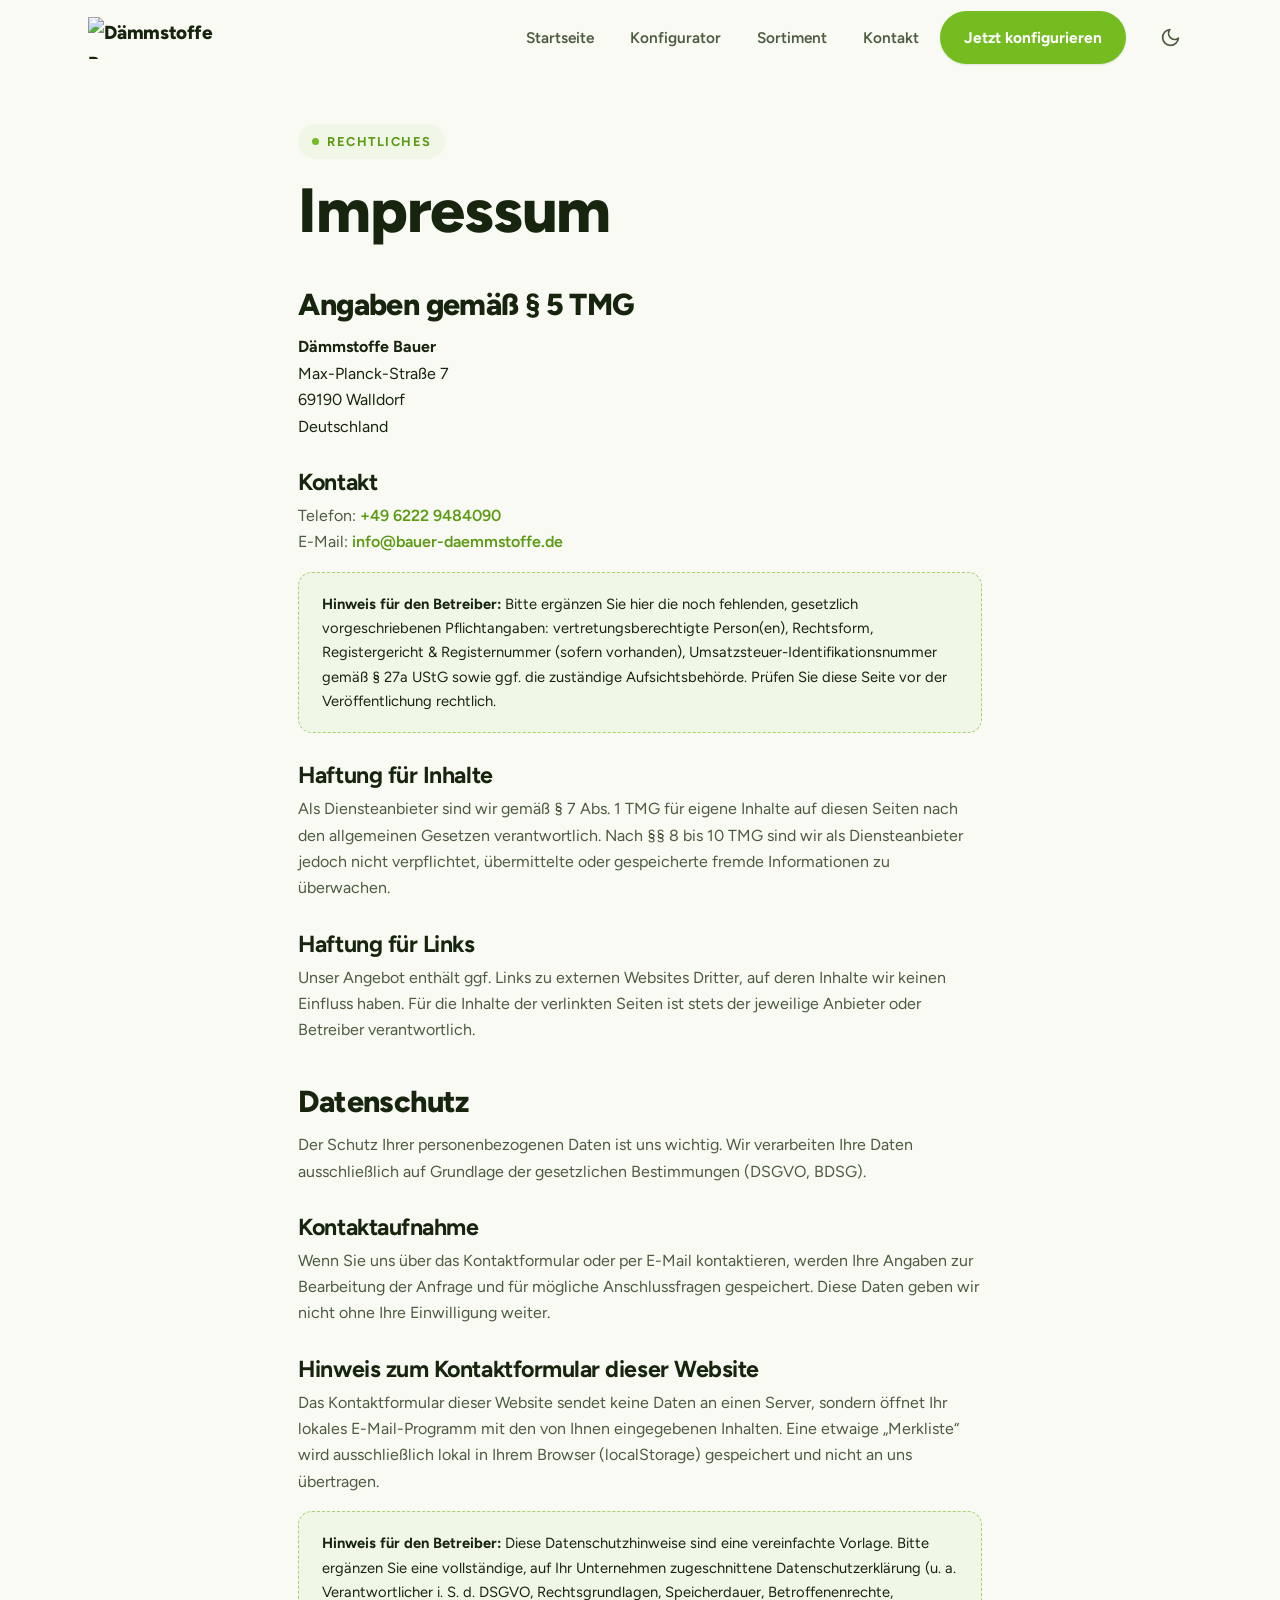
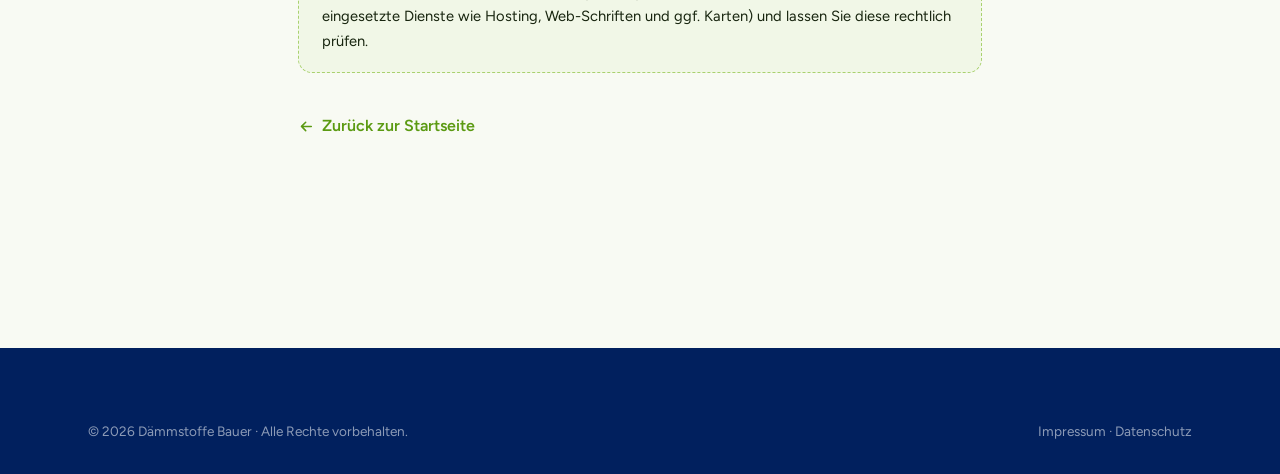
==== commit 433118dd: "Ladebildschirm + echte Google-Bewertungen (Elfsight) - Ladebildschirm (Preloader) auf allen Seiten: " ====
--- a/impressum.html
+++ b/impressum.html
@@ -20,15 +20,22 @@
     .prose a { color: var(--primary); font-weight: 600; }
     .note-box { background: var(--primary-soft); border: 1px dashed var(--leaf-300); border-radius: var(--radius); padding: 1.2rem 1.4rem; font-size: .92rem; }
   </style>
+  <style>.preloader{position:fixed;inset:0;z-index:9999;display:grid;place-items:center;background:linear-gradient(135deg,#74bc20,#5b9a12)}.preloader.is-hidden{opacity:0;visibility:hidden}</style>
 </head>
 <body>
+  <!-- Ladebildschirm (zeigt sich bei jedem Seitenaufruf, blendet nach dem Laden aus) -->
+  <div class="preloader" id="preloader" role="status" aria-label="Seite wird geladen">
+    <div class="preloader__inner">
+      <img class="preloader__logo" src="assets/img/logo.png" alt="Dämmstoffe Bauer" width="200" height="50" />
+      <div class="preloader__bar"><span></span></div>
+    </div>
+  </div>
   <div class="scroll-progress" aria-hidden="true"></div>
 
   <header class="site-header">
     <div class="header-inner">
       <a class="brand" href="index.html" aria-label="Dämmstoffe Bauer – Startseite">
-        <span class="brand__mark" aria-hidden="true"><svg viewBox="0 0 24 24" fill="none" stroke="currentColor" stroke-width="2" stroke-linecap="round" stroke-linejoin="round"><path d="M3 10.5 12 3l9 7.5"/><path d="M5 9.5V21h14V9.5"/><path d="M5 13.5h14M5 17h14"/></svg></span>
-        <span>Dämmstoffe Bauer<small>Walldorf bei Heidelberg</small></span>
+        <img class="brand-logo" src="assets/img/logo.png" alt="Dämmstoffe Bauer" width="184" height="46" />
       </a>
       <nav class="nav" id="mainnav" aria-label="Hauptnavigation">
         <ul class="nav__list">
--- a/css/style.css
+++ b/css/style.css
@@ -1283,8 +1283,9 @@
   .nav .btn { margin-top: .6rem; }
 
   .hero__grid { grid-template-columns: 1fr; }
-  .hero__copy { max-width: none; order: 2; }
-  .house-stage { order: 1; max-width: 460px; margin-inline: auto; }
+  .hero__copy { max-width: none; order: 1; }
+  .house-stage { order: 2; max-width: 460px; margin-inline: auto; }
+  .hero-slider { order: 2; margin-top: 1.4rem; }
   .hero .lead { max-width: none; }
 
   .split { grid-template-columns: 1fr; }
@@ -1310,3 +1311,154 @@
   }
   .reveal { opacity: 1; transform: none; }
 }
+
+/* ================= Refresh add-ons ================= */
+/* Real brand logo */
+.brand-logo { height: 42px; width: auto; display: block; }
+.site-header .brand { gap: 0; }
+.site-footer .brand-logo { height: 46px; filter: brightness(0) invert(1); opacity: .95; }
+
+/* Hero photo slider */
+.hero-slider {
+  position: relative;
+  border-radius: var(--radius-xl);
+  overflow: hidden;
+  aspect-ratio: 4 / 3.3;
+  box-shadow: var(--shadow-lg);
+  isolation: isolate;
+  background: var(--surface-2);
+}
+.hero-slider .slide {
+  position: absolute; inset: 0;
+  background-size: cover; background-position: center;
+  opacity: 0; transform: scale(1.05);
+  transition: opacity 1s var(--ease), transform 6s ease;
+}
+.hero-slider .slide.is-active { opacity: 1; transform: scale(1); }
+.hero-slider::after { content: ""; position: absolute; inset: 0; background: linear-gradient(to top, rgba(1,20,55,.5), transparent 45%); pointer-events: none; }
+.slider-badge {
+  position: absolute; left: 1rem; bottom: 1rem; z-index: 2;
+  display: inline-flex; align-items: center; gap: .5rem;
+  background: rgba(255,255,255,.16); backdrop-filter: blur(6px);
+  border: 1px solid rgba(255,255,255,.3);
+  color: #fff; font-family: var(--font-display); font-weight: 700; font-size: .85rem;
+  padding: .45rem .85rem; border-radius: var(--radius-pill);
+}
+.slider-badge svg { width: 16px; height: 16px; }
+.slider-dots { position: absolute; right: 1rem; bottom: 1.1rem; z-index: 2; display: flex; gap: .45rem; }
+.slider-dots button { width: 9px; height: 9px; border-radius: 50%; background: rgba(255,255,255,.5); transition: all .3s var(--ease); }
+.slider-dots button.is-active { background: #fff; width: 26px; border-radius: var(--radius-pill); }
+
+/* Zone chips (hero) */
+.zone-chips { display: flex; flex-wrap: wrap; gap: .7rem; margin-top: 2rem; }
+.zone-chip {
+  display: inline-flex; align-items: center; gap: .55rem;
+  padding: .5rem .95rem .5rem .6rem;
+  border: 1.5px solid var(--border-strong); border-radius: var(--radius-pill);
+  background: var(--surface); font-family: var(--font-display); font-weight: 700; font-size: .95rem; color: var(--ink);
+  transition: transform .25s var(--ease-out), border-color .25s var(--ease), box-shadow .25s var(--ease);
+}
+.zone-chip img { width: 34px; height: 24px; object-fit: contain; }
+.zone-chip:hover { transform: translateY(-3px); border-color: var(--primary); box-shadow: var(--shadow-md); }
+
+/* Real zone icon inside cards */
+.zone-ico { width: 90px; height: 54px; object-fit: contain; margin-bottom: 1rem; display: block; }
+[data-theme="dark"] .zone-ico { filter: brightness(1.18); }
+
+/* Energy graphic frame */
+.media-shot {
+  border-radius: var(--radius-xl);
+  overflow: hidden;
+  background: #fff;
+  box-shadow: var(--shadow-lg);
+  border: 1px solid var(--border);
+  align-self: start;
+}
+.media-shot img { width: 100%; height: auto; object-fit: cover; display: block; }
+
+/* Map — Google-Maps-Embed (wie Originalseite), mit statischem Fallback dahinter */
+.map-embed { position: relative; margin-top: 1.2rem; height: 250px; border-radius: var(--radius); overflow: hidden; border: 1px solid var(--border); box-shadow: var(--shadow-sm); line-height: 0; background: var(--surface-2); }
+.map-embed .map-fallback { position: absolute; inset: 0; width: 100%; height: 100%; object-fit: cover; z-index: 0; }
+.map-embed iframe { position: absolute; inset: 0; width: 100%; height: 100%; border: 0; z-index: 1; }
+
+/* Footer partners */
+.footer-partners { display: flex; align-items: center; gap: 1rem; margin-top: 1.2rem; flex-wrap: wrap; }
+.footer-partners img { height: 40px; width: auto; background: #fff; border-radius: 8px; padding: 6px 9px; }
+
+/* Search box (Sortiment) */
+.search-box { position: relative; margin-bottom: 1.6rem; max-width: 440px; }
+.search-box svg { position: absolute; left: 1rem; top: 50%; transform: translateY(-50%); width: 18px; height: 18px; color: var(--ink-faint); pointer-events: none; }
+.search-box input { width: 100%; padding: .82rem 1rem .82rem 2.7rem; border: 1.5px solid var(--border-strong); border-radius: var(--radius-pill); background: var(--surface); transition: border-color .25s var(--ease), box-shadow .25s var(--ease); }
+.search-box input:focus { outline: none; border-color: var(--primary); box-shadow: 0 0 0 4px var(--primary-soft); }
+
+/* Back to top */
+.to-top {
+  position: fixed; right: 1.2rem; bottom: 1.2rem; z-index: 90;
+  width: 46px; height: 46px; border-radius: 50%;
+  display: grid; place-items: center;
+  background: var(--primary); color: #fff; box-shadow: var(--shadow-lg);
+  opacity: 0; transform: translateY(16px) scale(.9); pointer-events: none;
+  transition: opacity .3s var(--ease), transform .3s var(--ease-out), background-color .25s var(--ease);
+}
+.to-top.show { opacity: 1; transform: none; pointer-events: auto; }
+.to-top:hover { background: var(--primary-strong); }
+.to-top svg { width: 22px; height: 22px; }
+
+@media (max-width: 860px) {
+  .hero-slider { aspect-ratio: 16 / 11; }
+}
+
+/* Referenz-/Vorschau-Karten (Stil wie ebsolutions.info) */
+.referenzen { display: grid; gap: 2rem; }
+.referenz {
+  display: grid;
+  grid-template-columns: 1.05fr .95fr;
+  gap: clamp(1.4rem, 3vw, 2.4rem);
+  align-items: center;
+  background: var(--surface);
+  border: 1px solid var(--border);
+  border-radius: var(--radius-lg);
+  padding: 1.1rem;
+  transition: border-color .35s var(--ease), box-shadow .35s var(--ease), transform .35s var(--ease-out);
+}
+.referenz:hover { border-color: color-mix(in srgb, var(--primary) 34%, var(--border)); box-shadow: var(--shadow-lg); transform: translateY(-4px); }
+.referenz:nth-child(even) .referenz-bild { order: 2; }
+.referenz-bild {
+  display: block; position: relative;
+  border-radius: var(--radius); overflow: hidden;
+  border: 1px solid var(--border); box-shadow: var(--shadow-md);
+}
+.referenz-bild img { width: 100%; height: 100%; object-fit: cover; aspect-ratio: 16 / 10; display: block; transition: transform .6s var(--ease-out); }
+.referenz-bild:hover img { transform: scale(1.05); }
+.referenz-text { padding: .4rem 1.2rem; }
+.referenz-tag {
+  display: inline-block;
+  font-family: var(--font-display); font-weight: 700; font-size: .8rem;
+  letter-spacing: .04em; text-transform: uppercase;
+  color: var(--primary); background: var(--primary-soft);
+  padding: .35rem .8rem; border-radius: var(--radius-pill); margin-bottom: .9rem;
+}
+.referenz-text h3 { font-size: clamp(1.35rem, 2.4vw, 1.7rem); margin-bottom: .5rem; }
+.referenz-text p { font-size: .98rem; margin-bottom: 1.1rem; }
+.referenz-liste { display: flex; flex-wrap: wrap; gap: .5rem; margin-bottom: 1.4rem; }
+.referenz-liste li { font-size: .84rem; font-weight: 600; color: var(--ink-soft); background: var(--surface-2); border: 1px solid var(--border); padding: .34rem .75rem; border-radius: var(--radius-pill); }
+@media (max-width: 820px) {
+  .referenz { grid-template-columns: 1fr; gap: 1.2rem; }
+  .referenz:nth-child(even) .referenz-bild { order: 0; }
+  .referenz-text { padding: 0 .3rem .3rem; }
+}
+
+/* Ladebildschirm / Preloader */
+.preloader { transition: opacity .5s var(--ease), visibility .5s var(--ease); }
+.preloader.is-hidden { pointer-events: none; }
+.preloader__inner { display: grid; justify-items: center; gap: 1.5rem; }
+.preloader__logo { height: 52px; width: auto; filter: brightness(0) invert(1); animation: preFloat 2.4s ease-in-out infinite; }
+.preloader__bar { width: 170px; height: 5px; border-radius: 999px; background: rgba(255,255,255,.32); overflow: hidden; }
+.preloader__bar span { display: block; height: 100%; width: 42%; border-radius: 999px; background: #fff; animation: preLoad 1.1s ease-in-out infinite; }
+@keyframes preLoad { 0% { transform: translateX(-110%); } 100% { transform: translateX(360%); } }
+@keyframes preFloat { 0%, 100% { transform: translateY(0); } 50% { transform: translateY(-7px); } }
+@media (prefers-reduced-motion: reduce) { .preloader__logo, .preloader__bar span { animation: none; } }
+
+/* Google-Bewertungen (Elfsight) */
+.reviews { min-height: 200px; }
+.reviews-cta { text-align: center; margin-top: 1.6rem; }
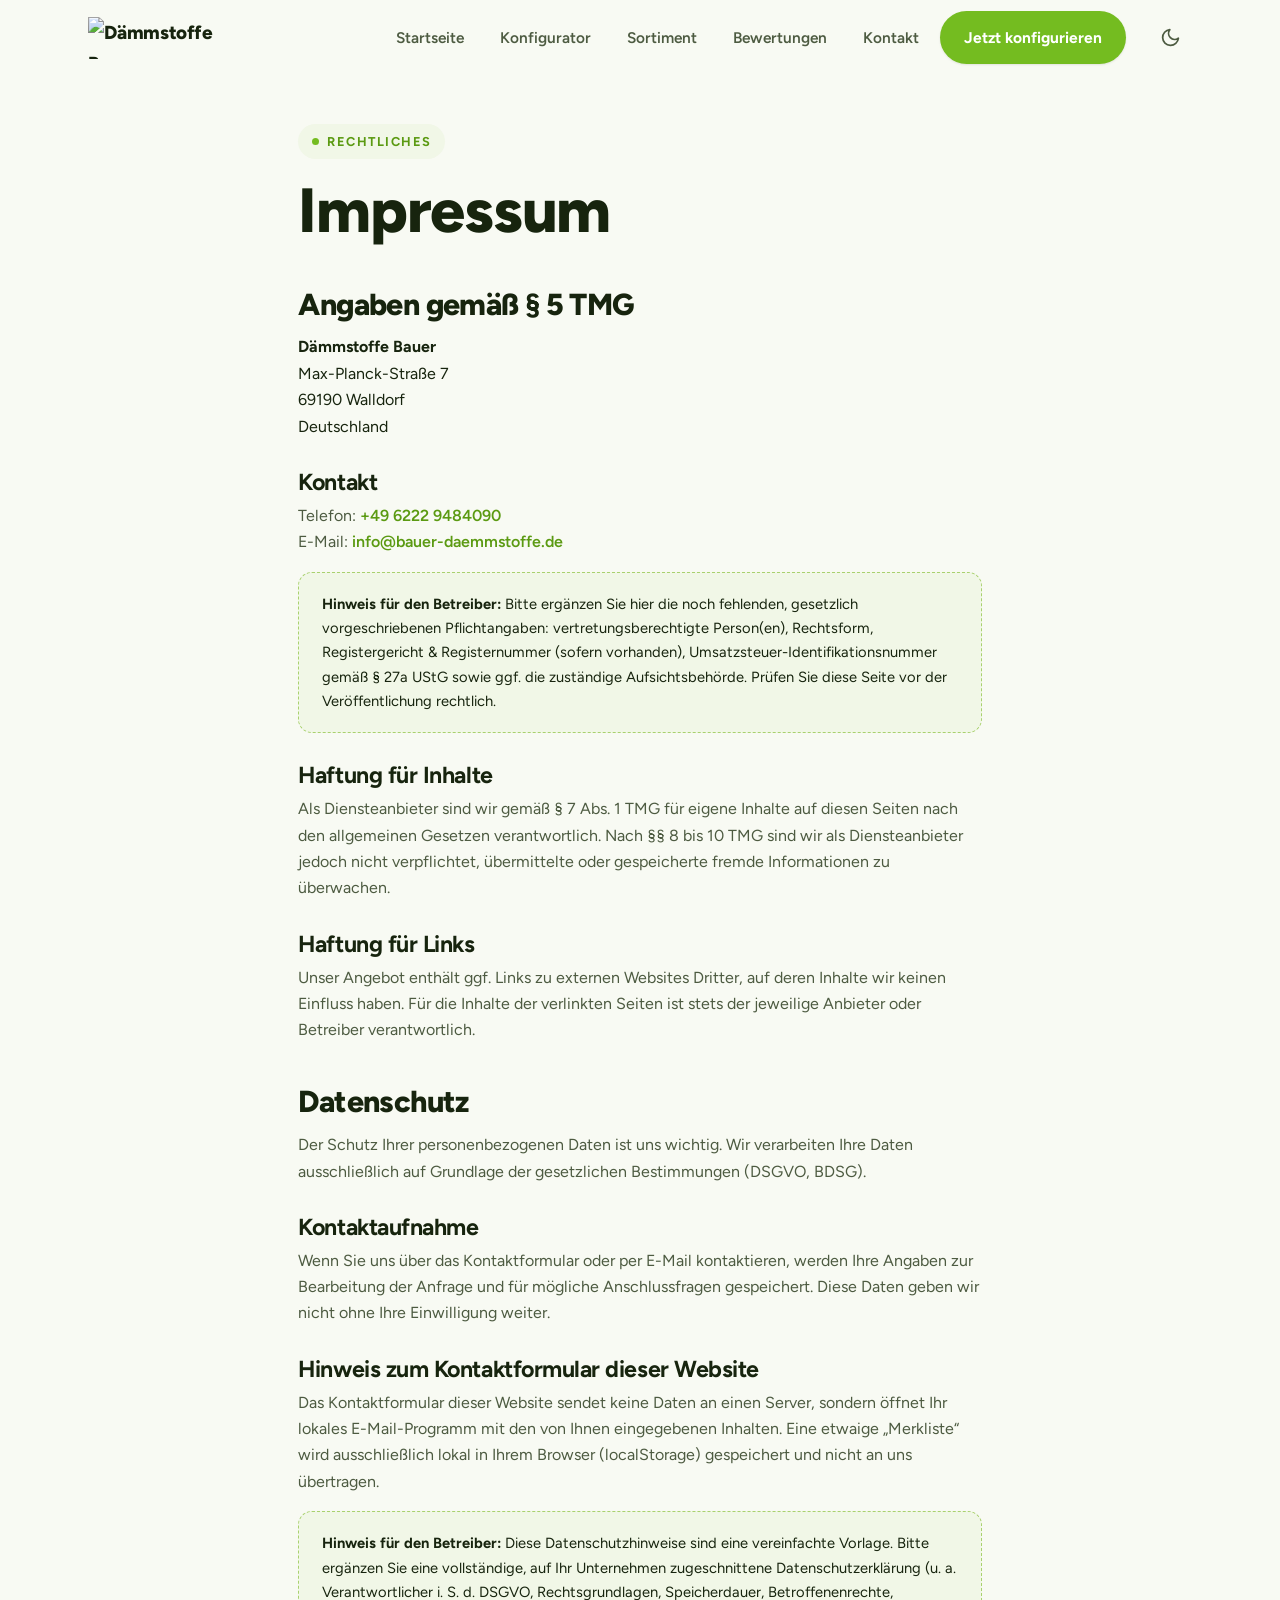
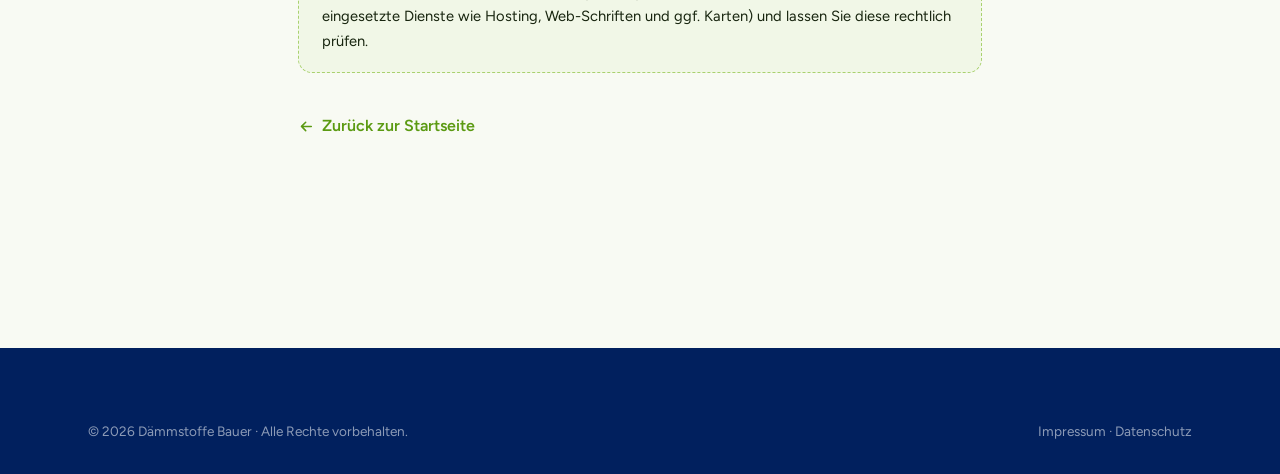
==== commit ec1060b1: "Ladebildschirm nur bei Erstaufruf/Reload + Nav-Link „Bewertungen" - Preloader wird per Head-Skript g" ====
--- a/impressum.html
+++ b/impressum.html
@@ -20,7 +20,8 @@
     .prose a { color: var(--primary); font-weight: 600; }
     .note-box { background: var(--primary-soft); border: 1px dashed var(--leaf-300); border-radius: var(--radius); padding: 1.2rem 1.4rem; font-size: .92rem; }
   </style>
-  <style>.preloader{position:fixed;inset:0;z-index:9999;display:grid;place-items:center;background:linear-gradient(135deg,#74bc20,#5b9a12)}.preloader.is-hidden{opacity:0;visibility:hidden}</style>
+  <style>.preloader{position:fixed;inset:0;z-index:9999;display:grid;place-items:center;background:linear-gradient(135deg,#74bc20,#5b9a12)}.preloader.is-hidden{opacity:0;visibility:hidden}html.no-preloader .preloader{display:none}</style>
+  <script>(function(){try{var n=performance.getEntriesByType("navigation")[0];var t=n?n.type:((performance.navigation&&performance.navigation.type===1)?"reload":"navigate");var s=false;try{s=sessionStorage.getItem("db-pre")==="1";}catch(e){}var show=(t==="reload")||!s;try{sessionStorage.setItem("db-pre","1");}catch(e){}if(!show){document.documentElement.classList.add("no-preloader");}}catch(e){}})();</script>
 </head>
 <body>
   <!-- Ladebildschirm (zeigt sich bei jedem Seitenaufruf, blendet nach dem Laden aus) -->
@@ -42,6 +43,7 @@
           <li><a class="nav__link" href="index.html">Startseite</a></li>
           <li><a class="nav__link" href="konfigurator.html">Konfigurator</a></li>
           <li><a class="nav__link" href="sortiment.html">Sortiment</a></li>
+          <li><a class="nav__link" href="index.html#referenzen">Bewertungen</a></li>
           <li><a class="nav__link" href="index.html#kontakt">Kontakt</a></li>
           <li><a class="btn btn--accent" href="konfigurator.html">Jetzt konfigurieren</a></li>
         </ul>
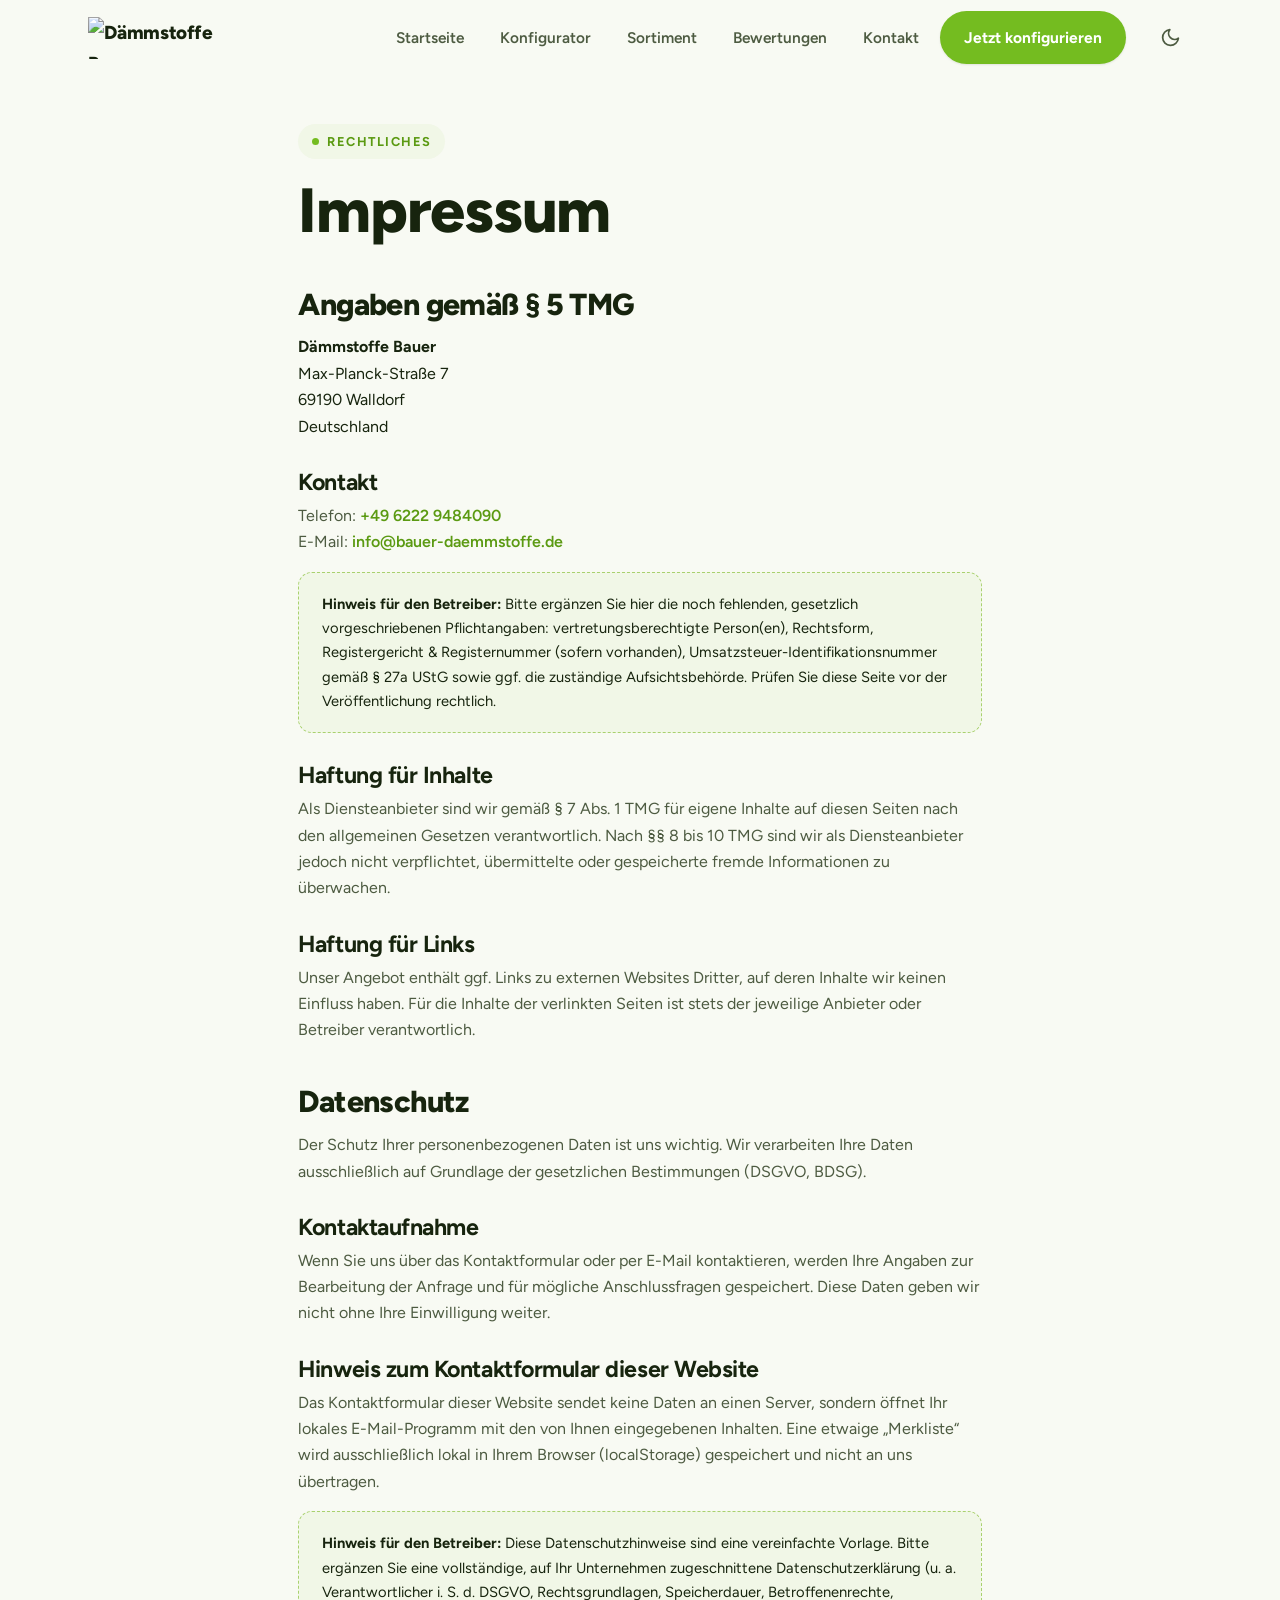
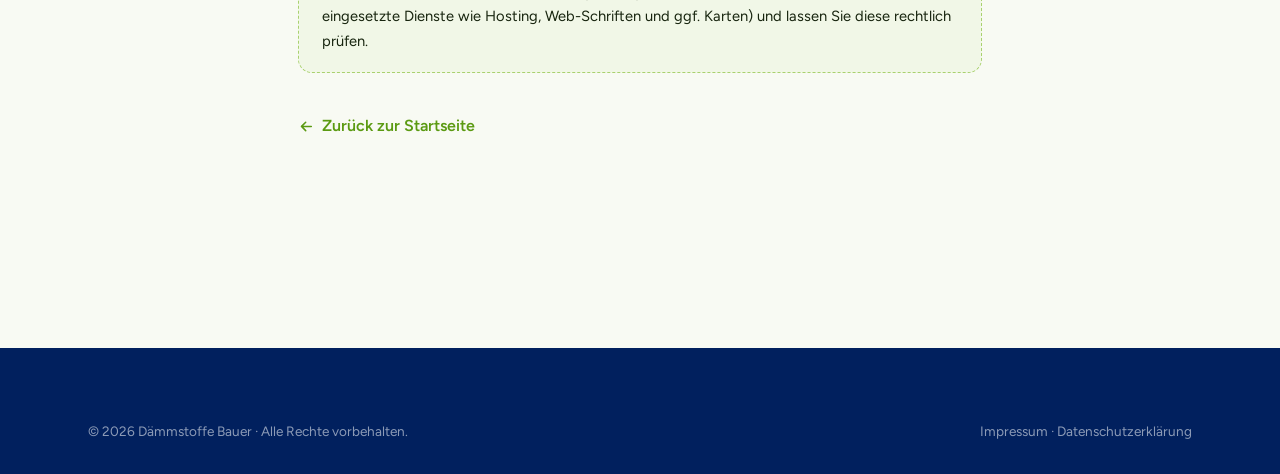
==== commit d2beb6ae: "Original-Texte 1:1 übernommen Wortlaut der Live-Seite bauer-daemmstoffe.de übernommen: - Hero-H1 „Ko" ====
--- a/impressum.html
+++ b/impressum.html
@@ -114,7 +114,7 @@
     <div class="container">
       <div class="footer-bottom" style="border-top:0;padding-top:0">
         <span>© <span data-year>2025</span> Dämmstoffe Bauer · Alle Rechte vorbehalten.</span>
-        <span><a href="impressum.html">Impressum</a> · <a href="impressum.html#datenschutz">Datenschutz</a></span>
+        <span><a href="impressum.html">Impressum</a> · <a href="impressum.html#datenschutz">Datenschutzerklärung</a></span>
       </div>
     </div>
   </footer>
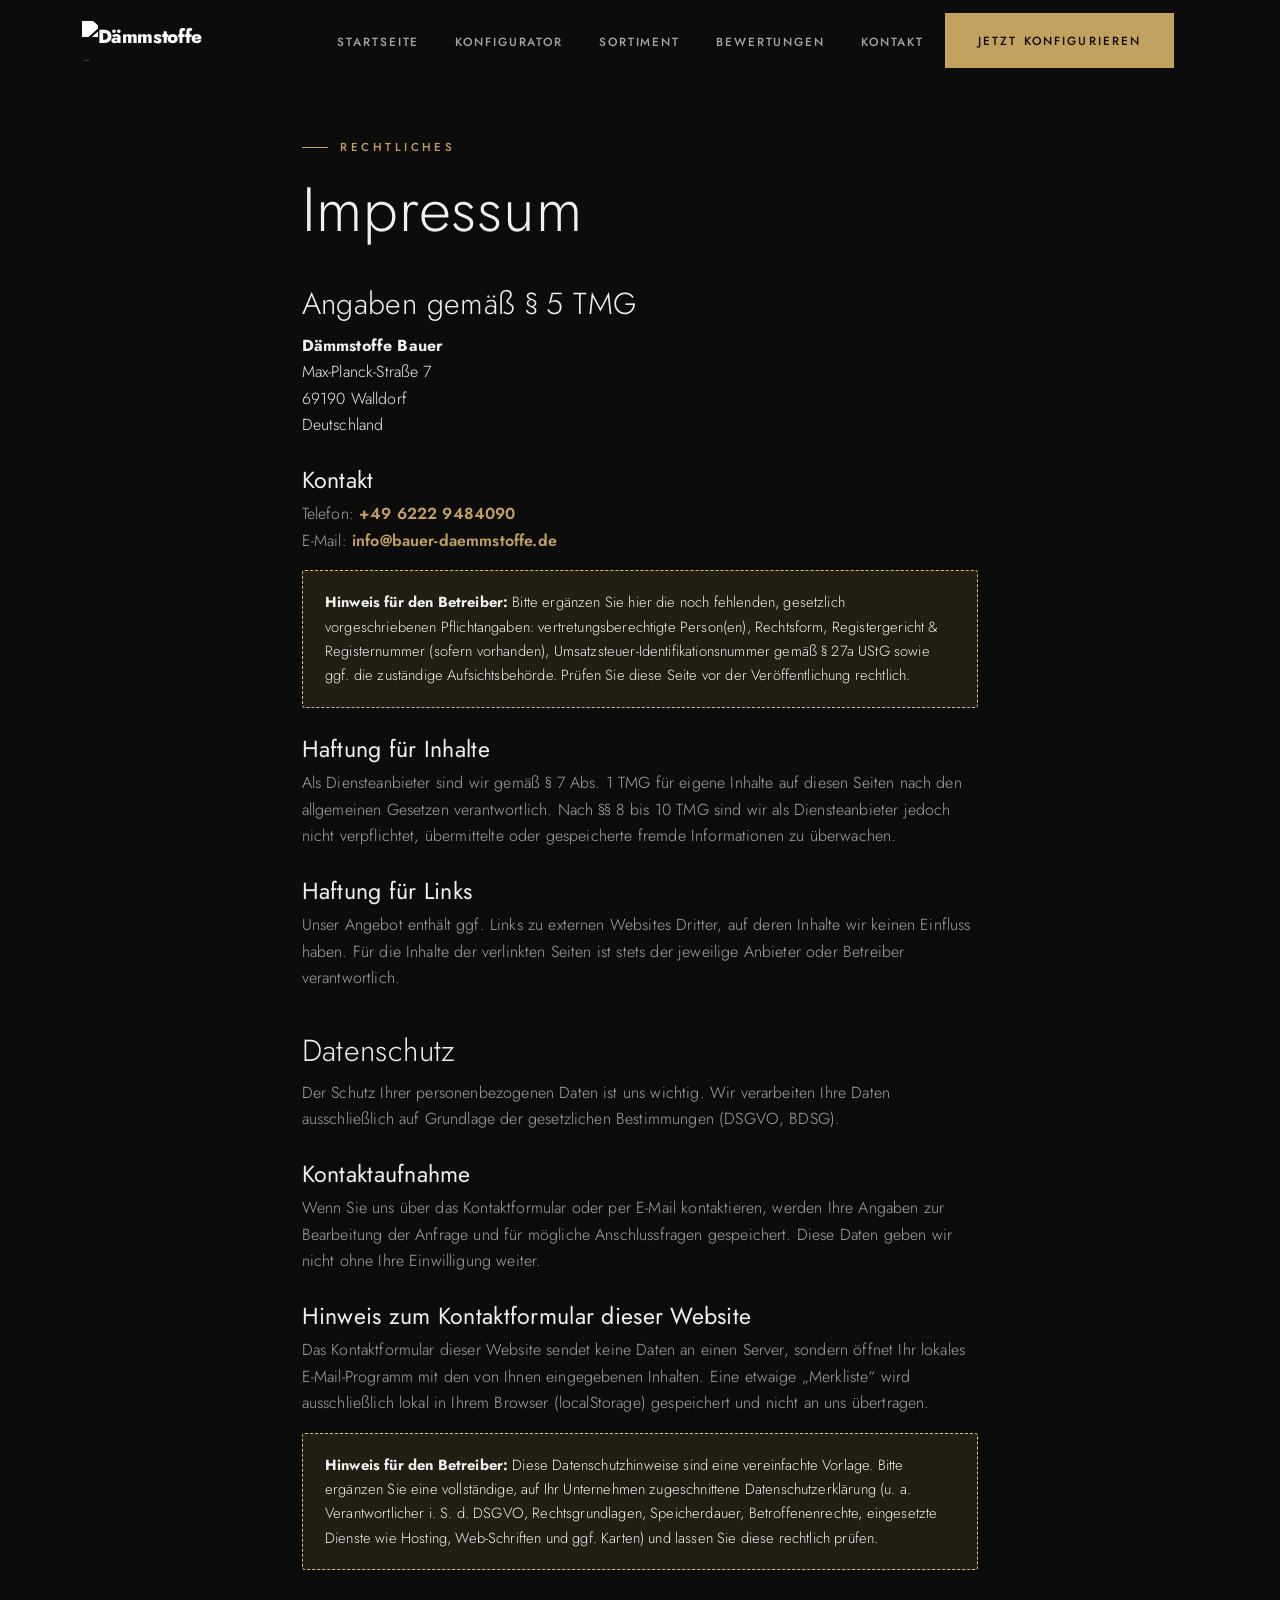
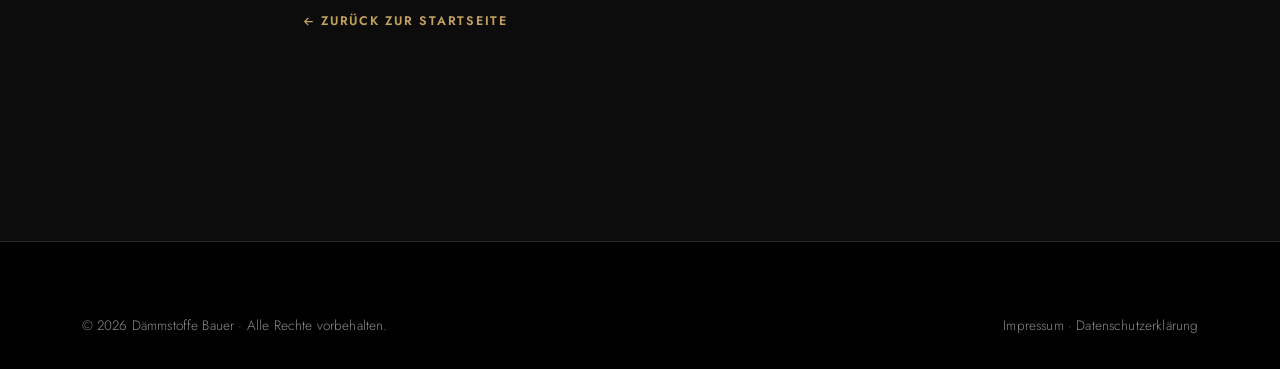
==== commit 0c7f151f: "Luxuriös-dunkler Skin (cinematischer Stil) Neues, dunkles Erscheinungsbild im Genre hochwertiger Aut" ====
--- a/impressum.html
+++ b/impressum.html
@@ -5,12 +5,12 @@
   <meta name="viewport" content="width=device-width, initial-scale=1.0" />
   <title>Impressum &amp; Datenschutz · Dämmstoffe Bauer</title>
   <meta name="description" content="Impressum und Datenschutzhinweise von Dämmstoffe Bauer, Walldorf." />
-  <meta name="theme-color" content="#74bc20" />
+  <meta name="theme-color" content="#0c0c0c" />
   <meta name="robots" content="noindex" />
-  <link rel="icon" href="data:image/svg+xml,%3Csvg xmlns='http://www.w3.org/2000/svg' viewBox='0 0 24 24'%3E%3Crect width='24' height='24' rx='6' fill='%2374bc20'/%3E%3Cg fill='none' stroke='white' stroke-width='1.7' stroke-linecap='round' stroke-linejoin='round'%3E%3Cpath d='M5 11l7-5 7 5'/%3E%3Cpath d='M6.5 10v8h11v-8'/%3E%3Cpath d='M6.5 13h11M6.5 15.5h11'/%3E%3C/g%3E%3C/svg%3E" />
+  <link rel="icon" href="data:image/svg+xml,%3Csvg xmlns='http://www.w3.org/2000/svg' viewBox='0 0 24 24'%3E%3Crect width='24' height='24' rx='6' fill='%23121212'/%3E%3Cg fill='none' stroke='white' stroke-width='1.7' stroke-linecap='round' stroke-linejoin='round'%3E%3Cpath d='M5 11l7-5 7 5'/%3E%3Cpath d='M6.5 10v8h11v-8'/%3E%3Cpath d='M6.5 13h11M6.5 15.5h11'/%3E%3C/g%3E%3C/svg%3E" />
   <link rel="preconnect" href="https://fonts.googleapis.com" />
   <link rel="preconnect" href="https://fonts.gstatic.com" crossorigin />
-  <link href="https://fonts.googleapis.com/css2?family=Figtree:wght@400;500;600;700;800&display=swap" rel="stylesheet" />
+  <link href="https://fonts.googleapis.com/css2?family=Jost:wght@300;400;500;600;700&display=swap" rel="stylesheet" />
   <link rel="stylesheet" href="css/style.css" />
   <style>
     .prose { max-width: 760px; }
@@ -20,7 +20,7 @@
     .prose a { color: var(--primary); font-weight: 600; }
     .note-box { background: var(--primary-soft); border: 1px dashed var(--leaf-300); border-radius: var(--radius); padding: 1.2rem 1.4rem; font-size: .92rem; }
   </style>
-  <style>.preloader{position:fixed;inset:0;z-index:9999;display:grid;place-items:center;background:linear-gradient(135deg,#74bc20,#5b9a12)}.preloader.is-hidden{opacity:0;visibility:hidden}html.no-preloader .preloader{display:none}</style>
+  <style>.preloader{position:fixed;inset:0;z-index:9999;display:grid;place-items:center;background:#0c0c0c}.preloader.is-hidden{opacity:0;visibility:hidden}html.no-preloader .preloader{display:none}</style>
   <script>(function(){try{var n=performance.getEntriesByType("navigation")[0];var t=n?n.type:((performance.navigation&&performance.navigation.type===1)?"reload":"navigate");var s=false;try{s=sessionStorage.getItem("db-pre")==="1";}catch(e){}var show=(t==="reload")||!s;try{sessionStorage.setItem("db-pre","1");}catch(e){}if(!show){document.documentElement.classList.add("no-preloader");}}catch(e){}})();</script>
 </head>
 <body>
@@ -49,10 +49,6 @@
         </ul>
       </nav>
       <div class="header-actions">
-        <button class="icon-btn" data-theme-toggle aria-label="Farbschema wechseln">
-          <svg class="moon" viewBox="0 0 24 24" fill="none" stroke="currentColor" stroke-width="2" stroke-linecap="round" stroke-linejoin="round"><path d="M21 12.8A9 9 0 1 1 11.2 3a7 7 0 0 0 9.8 9.8z"/></svg>
-          <svg class="sun" viewBox="0 0 24 24" fill="none" stroke="currentColor" stroke-width="2" stroke-linecap="round" stroke-linejoin="round"><circle cx="12" cy="12" r="4.2"/><path d="M12 2v2.5M12 19.5V22M4.2 4.2l1.8 1.8M18 18l1.8 1.8M2 12h2.5M19.5 12H22M4.2 19.8 6 18M18 6l1.8-1.8"/></svg>
-        </button>
         <button class="nav-toggle" aria-label="Menü öffnen" aria-expanded="false" aria-controls="mainnav"><span></span><span></span><span></span></button>
       </div>
     </div>
--- a/css/style.css
+++ b/css/style.css
@@ -1,93 +1,93 @@
 /* =================================================================
-   Dämmstoffe Bauer — Design System & Styles
-   Brand palette: leaf green (#74bc20) + deep navy · Figtree · clean
+   Dämmstoffe Bauer — Luxury Dark Skin
+   Cinematic black · champagne-gold accent · Jost · thin precise lines
    ================================================================= */
 
 /* ---------- Design tokens ---------- */
 :root {
-  /* Brand — leaf green (matches site --primary #74bc20) */
-  --leaf-50:  #f1f7e7;
-  --leaf-100: #e3efce;
-  --leaf-200: #c9e2a3;
-  --leaf-300: #a9d16e;
-  --leaf-400: #8dc23f;
-  --leaf-500: #74bc20;
-  --leaf-600: #5b9a12;
-  --leaf-700: #497c10;
-  --leaf-800: #38610d;
-  --leaf-900: #223c0a;
-
-  /* Deep navy (matches site #01205e) — dark surfaces & depth */
-  --navy-300: #3559a0;
-  --navy-400: #1d3f83;
-  --navy-500: #01205e;
-  --navy-600: #011a4e;
-  --navy-700: #01143d;
-  --navy-800: #010e2b;
-  --navy-900: #01091d;
+  /* Accent — champagne / rose-gold (metallic) */
+  --leaf-50:  #faf6ec;
+  --leaf-100: #f2e9d5;
+  --leaf-200: #e6d5b3;
+  --leaf-300: #d8bd86;
+  --leaf-400: #cbaa6b;
+  --leaf-500: #c3a15f;
+  --leaf-600: #a98748;
+  --leaf-700: #866a38;
+  --leaf-800: #5f4b28;
+  --leaf-900: #3a2e19;
+
+  /* Charcoal / near-black surfaces */
+  --navy-300: #2b2b2b;
+  --navy-400: #1e1e1e;
+  --navy-500: #141414;
+  --navy-600: #101010;
+  --navy-700: #0b0b0b;
+  --navy-800: #070707;
+  --navy-900: #000000;
 
   /* Semantic */
-  --primary: var(--leaf-600);
-  --primary-strong: var(--leaf-700);
-  --primary-soft: var(--leaf-50);
+  --primary: var(--leaf-500);
+  --primary-strong: var(--leaf-300);
+  --primary-soft: rgba(195, 161, 95, .12);
   --accent: var(--leaf-500);
-  --accent-strong: var(--leaf-600);
-
-  /* Neutrals (light theme — clean, faint green-grey) */
-  --paper: #f8faf3;
-  --surface: #ffffff;
-  --surface-2: #f1f7e7;
-  --ink: #17240e;
-  --ink-soft: #4d5b41;
-  --ink-faint: #8b9880;
-  --border: #e4ebd9;
-  --border-strong: #cfdcbf;
-
-  /* Effects */
-  --shadow-sm: 0 1px 2px rgba(30, 45, 15, .06), 0 1px 3px rgba(30, 45, 15, .05);
-  --shadow-md: 0 6px 16px rgba(30, 50, 15, .08), 0 2px 6px rgba(30, 50, 15, .05);
-  --shadow-lg: 0 18px 40px rgba(24, 45, 12, .14), 0 6px 14px rgba(24, 45, 12, .08);
-  --shadow-glow: 0 10px 30px rgba(116, 188, 32, .3);
-
-  --radius-sm: 9px;
-  --radius: 14px;
-  --radius-lg: 20px;
-  --radius-xl: 26px;
+  --accent-strong: var(--leaf-300);
+
+  /* Neutrals — cinematic dark */
+  --paper: #0c0c0c;
+  --surface: #151515;
+  --surface-2: #1b1b1b;
+  --ink: #f0f0f0;
+  --ink-soft: #a6a6a6;
+  --ink-faint: #6e6e6e;
+  --border: #2a2a2a;
+  --border-strong: #3c3c3c;
+
+  /* Effects (subtle on black) */
+  --shadow-sm: 0 1px 2px rgba(0, 0, 0, .5);
+  --shadow-md: 0 12px 30px rgba(0, 0, 0, .55);
+  --shadow-lg: 0 30px 70px rgba(0, 0, 0, .6);
+  --shadow-glow: 0 12px 40px rgba(195, 161, 95, .18);
+
+  --radius-sm: 2px;
+  --radius: 3px;
+  --radius-lg: 5px;
+  --radius-xl: 8px;
   --radius-pill: 999px;
 
-  --container: 1180px;
-  --gutter: clamp(1.1rem, 4vw, 2.4rem);
+  --container: 1200px;
+  --gutter: clamp(1.1rem, 4vw, 2.6rem);
 
   --ease: cubic-bezier(.22, .61, .36, 1);
   --ease-out: cubic-bezier(.16, 1, .3, 1);
 
-  --font-display: "Figtree", "Segoe UI", system-ui, sans-serif;
-  --font-body: "Figtree", "Segoe UI", system-ui, sans-serif;
-
-  --header-h: 76px;
-}
-
-/* Dark theme — deep green-charcoal */
-[data-theme="dark"] {
-  --primary: var(--leaf-400);
+  --font-display: "Jost", "Segoe UI", system-ui, sans-serif;
+  --font-body: "Jost", "Segoe UI", system-ui, sans-serif;
+
+  --header-h: 82px;
+}
+
+/* Toggle bleibt bewusst dunkel (Luxury-Skin ist dark-only) */
+[data-theme="dark"], [data-theme="light"] {
+  --primary: var(--leaf-500);
   --primary-strong: var(--leaf-300);
-  --primary-soft: rgba(116, 188, 32, .14);
+  --primary-soft: rgba(195, 161, 95, .12);
   --accent: var(--leaf-500);
-  --accent-strong: var(--leaf-400);
-
-  --paper: #0f1509;
-  --surface: #17210f;
-  --surface-2: #1e2a14;
-  --ink: #ecf3e2;
-  --ink-soft: #b6c3a8;
-  --ink-faint: #85927a;
-  --border: #28331a;
-  --border-strong: #384726;
-
-  --shadow-sm: 0 1px 2px rgba(0, 0, 0, .4);
-  --shadow-md: 0 6px 18px rgba(0, 0, 0, .45);
-  --shadow-lg: 0 20px 44px rgba(0, 0, 0, .55);
-  --shadow-glow: 0 10px 32px rgba(116, 188, 32, .3);
+  --accent-strong: var(--leaf-300);
+
+  --paper: #0c0c0c;
+  --surface: #151515;
+  --surface-2: #1b1b1b;
+  --ink: #f0f0f0;
+  --ink-soft: #a6a6a6;
+  --ink-faint: #6e6e6e;
+  --border: #2a2a2a;
+  --border-strong: #3c3c3c;
+
+  --shadow-sm: 0 1px 2px rgba(0, 0, 0, .5);
+  --shadow-md: 0 12px 30px rgba(0, 0, 0, .55);
+  --shadow-lg: 0 30px 70px rgba(0, 0, 0, .6);
+  --shadow-glow: 0 12px 40px rgba(195, 161, 95, .18);
 }
 
 /* ---------- Reset & base ---------- */
@@ -637,7 +637,7 @@
   font-size: .85rem;
 }
 .media-card.has-photo {
-  background: linear-gradient(to top, rgba(1,20,55,.92), rgba(1,20,55,.42)), var(--photo, none);
+  background: linear-gradient(to top, rgba(8,8,8,.9), rgba(8,8,8,.45)), var(--photo, none);
   background-size: cover;
   background-position: center;
 }
@@ -714,7 +714,7 @@
 .cta-band p { color: rgba(255,255,255,.85); max-width: 50ch; margin: 1rem auto 2rem; }
 .cta-band .hero__cta { justify-content: center; }
 .cta-band.has-photo {
-  background: linear-gradient(135deg, rgba(1,25,66,.9), rgba(1,14,40,.84)), var(--photo, none);
+  background: linear-gradient(135deg, rgba(8,8,8,.82), rgba(0,0,0,.78)), var(--photo, none);
   background-size: cover;
   background-position: center;
 }
@@ -1462,3 +1462,117 @@
 /* Google-Bewertungen (Elfsight) */
 .reviews { min-height: 200px; }
 .reviews-cta { text-align: center; margin-top: 1.6rem; }
+
+/* Seiten-Übergang: neue Seite gleitet beim Reiter-Klick herüber (View Transitions) */
+@view-transition { navigation: auto; }
+@keyframes vt-slide-out { to { transform: translateX(-22%); } }
+@keyframes vt-slide-in { from { transform: translateX(100%); } }
+@media (prefers-reduced-motion: no-preference) {
+  ::view-transition-old(root) { animation: vt-slide-out .42s cubic-bezier(.22, .61, .36, 1) both; }
+  ::view-transition-new(root) { animation: vt-slide-in .42s cubic-bezier(.16, 1, .3, 1) both; }
+}
+
+/* ================================================================
+   LUXURY SKIN — dunkel, champagner-gold, minimal (cinematischer Stil)
+   ================================================================ */
+body { font-weight: 300; letter-spacing: .01em; }
+h1, h2, h3, h4 { font-weight: 300; letter-spacing: .012em; }
+h3 { font-weight: 400; }
+.lead { font-weight: 300; }
+::selection { background: rgba(195,161,95,.35); color: #fff; }
+.gradient-text {
+  background: linear-gradient(100deg, #ead6a6, #c3a15f 55%, #9c7c46);
+  -webkit-background-clip: text; background-clip: text; color: transparent;
+}
+
+/* Eyebrow → minimal gold label with a hairline */
+.eyebrow { background: none; padding: 0; border-radius: 0; color: var(--accent); font-weight: 500; font-size: .72rem; letter-spacing: .3em; gap: .8rem; }
+.eyebrow::before { width: 26px; height: 1px; border-radius: 0; background: var(--accent); }
+.section-head.center .eyebrow { justify-content: center; }
+
+/* Buttons → understated, uppercase, thin line */
+.btn { border-radius: 0; text-transform: uppercase; letter-spacing: .18em; font-weight: 500; font-size: .74rem; padding: 1.05rem 2rem; box-shadow: none; border: 1px solid var(--accent); --bg: var(--accent); --fg: #0c0c0c; }
+.btn svg { width: 1em; height: 1em; }
+.btn:hover { transform: none; box-shadow: none; --bg: transparent; --fg: var(--accent); }
+.btn--accent { --bg: var(--accent); --fg: #0c0c0c; border-color: var(--accent); }
+.btn--accent:hover { --bg: transparent; --fg: var(--accent); box-shadow: none; }
+.btn--ghost { --bg: transparent; --fg: var(--ink); border-color: var(--border-strong); }
+.btn--ghost:hover { --bg: transparent; --fg: var(--accent); border-color: var(--accent); box-shadow: none; }
+.btn--light { --bg: transparent; --fg: #fff; border-color: rgba(255,255,255,.55); }
+.btn--light:hover { --bg: #fff; --fg: #0c0c0c; }
+.btn--lg { padding: 1.15rem 2.5rem; font-size: .76rem; }
+.link-arrow { text-transform: uppercase; letter-spacing: .14em; font-size: .78rem; font-weight: 500; }
+
+/* Header → transparent over hero, solid on scroll; white signature logo */
+.site-header { border-bottom: 1px solid transparent; }
+.site-header.scrolled { background: rgba(10,10,10,.82); backdrop-filter: blur(16px) saturate(1.1); border-bottom-color: var(--border); }
+.brand-logo { filter: brightness(0) invert(1); height: 40px; }
+.nav__link { text-transform: uppercase; letter-spacing: .16em; font-size: .74rem; font-weight: 500; color: var(--ink-soft); }
+.nav__link:hover { background: none; color: var(--ink); }
+.nav__link.is-active { color: var(--accent); }
+.nav__link.is-active::after { background: var(--accent); }
+.icon-btn { color: var(--ink-soft); }
+.icon-btn:hover { background: none; color: var(--accent); }
+.cart-count { background: var(--accent); color: #0c0c0c; }
+
+/* Cards / panels → flat, thin border, sharp corners */
+.card, .tile, .product, .info-item, .form-card, .config-shell, .stat, .referenz, .media-shot, .config-shell .config-progress {
+  border-radius: 0; box-shadow: none; background: var(--surface); border: 1px solid var(--border);
+}
+.card:hover, .tile:hover, .product:hover, .referenz:hover, .info-item:hover { transform: none; box-shadow: none; border-color: var(--accent); }
+.card__icon, .tile__icon, .info-item .info-ic, .choice__icon { background: rgba(195,161,95,.09); border-radius: 0; color: var(--accent); border: 1px solid var(--border); }
+.card:hover .card__icon, .tile:hover .tile__icon { transform: none; background: rgba(195,161,95,.16); color: var(--accent); }
+.zone-ico, .zone-chip img { filter: brightness(0) invert(.82); }
+
+/* Marquee / strip */
+.strip { background: var(--surface); border-block: 1px solid var(--border); }
+.strip__item { color: var(--ink-faint); text-transform: uppercase; letter-spacing: .18em; font-weight: 400; font-size: .8rem; }
+.strip__item svg { color: var(--accent); }
+
+/* Filter chips / search */
+.chip { border-radius: 0; text-transform: uppercase; letter-spacing: .1em; font-size: .74rem; }
+.chip.active { background: var(--accent); color: #0c0c0c; border-color: var(--accent); }
+.input, textarea.input, select.input, .search-box input { border-radius: 0; background: #101010; border-color: var(--border-strong); color: var(--ink); }
+
+/* Zone chips (hero) */
+.zone-chip { border-radius: 0; background: rgba(18,18,18,.55); border-color: var(--border-strong); color: var(--ink); backdrop-filter: blur(6px); text-transform: uppercase; letter-spacing: .12em; font-size: .76rem; }
+.zone-chip:hover { border-color: var(--accent); }
+
+/* Referenz tag / product tag / eyebrow pills → gold hairline labels */
+.referenz-tag, .product__tag { background: rgba(195,161,95,.1); color: var(--accent); border-radius: 0; }
+.referenz-liste li { border-radius: 0; background: #101010; }
+.add-btn { border-radius: 0; background: rgba(195,161,95,.1); color: var(--accent); text-transform: uppercase; letter-spacing: .1em; font-size: .74rem; }
+.add-btn:hover { background: var(--accent); color: #0c0c0c; }
+
+/* Footer */
+.site-footer { background: #000; }
+.footer-col h4 { text-transform: uppercase; letter-spacing: .2em; font-size: .76rem; color: var(--accent); }
+.footer-partners img { background: #f0f0f0; }
+
+/* Section rhythm + elegant reveal */
+.section-head h2 { letter-spacing: .015em; }
+.reveal { transition-duration: .9s; }
+.cta-band { background: #101010; }
+
+/* Preloader → dark + gold */
+.preloader { background: #0c0c0c !important; }
+.preloader__bar { background: rgba(195,161,95,.25); }
+.preloader__bar span { background: var(--accent); }
+
+/* ---------- Cinematic full-bleed hero ---------- */
+.hero-lux { position: relative; min-height: 100vh; display: flex; align-items: flex-end; overflow: hidden; }
+.hero-lux__media { position: absolute; inset: 0; z-index: 0; }
+.hero-lux .slide { position: absolute; inset: 0; background-size: cover; background-position: center; opacity: 0; transform: scale(1.06); transition: opacity 1.2s var(--ease), transform 7s ease; }
+.hero-lux .slide.is-active { opacity: 1; transform: scale(1); }
+.hero-lux__scrim { position: absolute; inset: 0; z-index: 1; background: linear-gradient(180deg, rgba(10,10,10,.72) 0%, rgba(10,10,10,.2) 34%, rgba(10,10,10,.82) 100%); }
+.hero-lux__inner { position: relative; z-index: 2; max-width: 860px; padding-block: clamp(2rem, 10vh, 7rem) clamp(3.5rem, 11vh, 7.5rem); }
+.hero-lux h1 { font-size: clamp(2.5rem, 6.4vw, 5.4rem); line-height: 1.04; margin: 1.5rem 0 2.2rem; }
+.hero-lux .lead { color: #d4d4d4; max-width: 46ch; }
+.hero-lux .hero__cta { margin-top: 2.4rem; }
+.hero-lux .zone-chips { margin-top: 2.4rem; }
+.hero-lux .slider-dots { position: absolute; z-index: 3; right: var(--gutter); bottom: clamp(3.5rem, 11vh, 7.5rem); }
+.hero-lux .slider-dots button { background: rgba(255,255,255,.4); }
+.hero-lux .slider-dots button.is-active { background: var(--accent); }
+
+/* sub-page heros: subtle gold glow instead of green */
+.hero__bg { background: radial-gradient(60% 60% at 50% -10%, rgba(195,161,95,.08), transparent 70%); }
